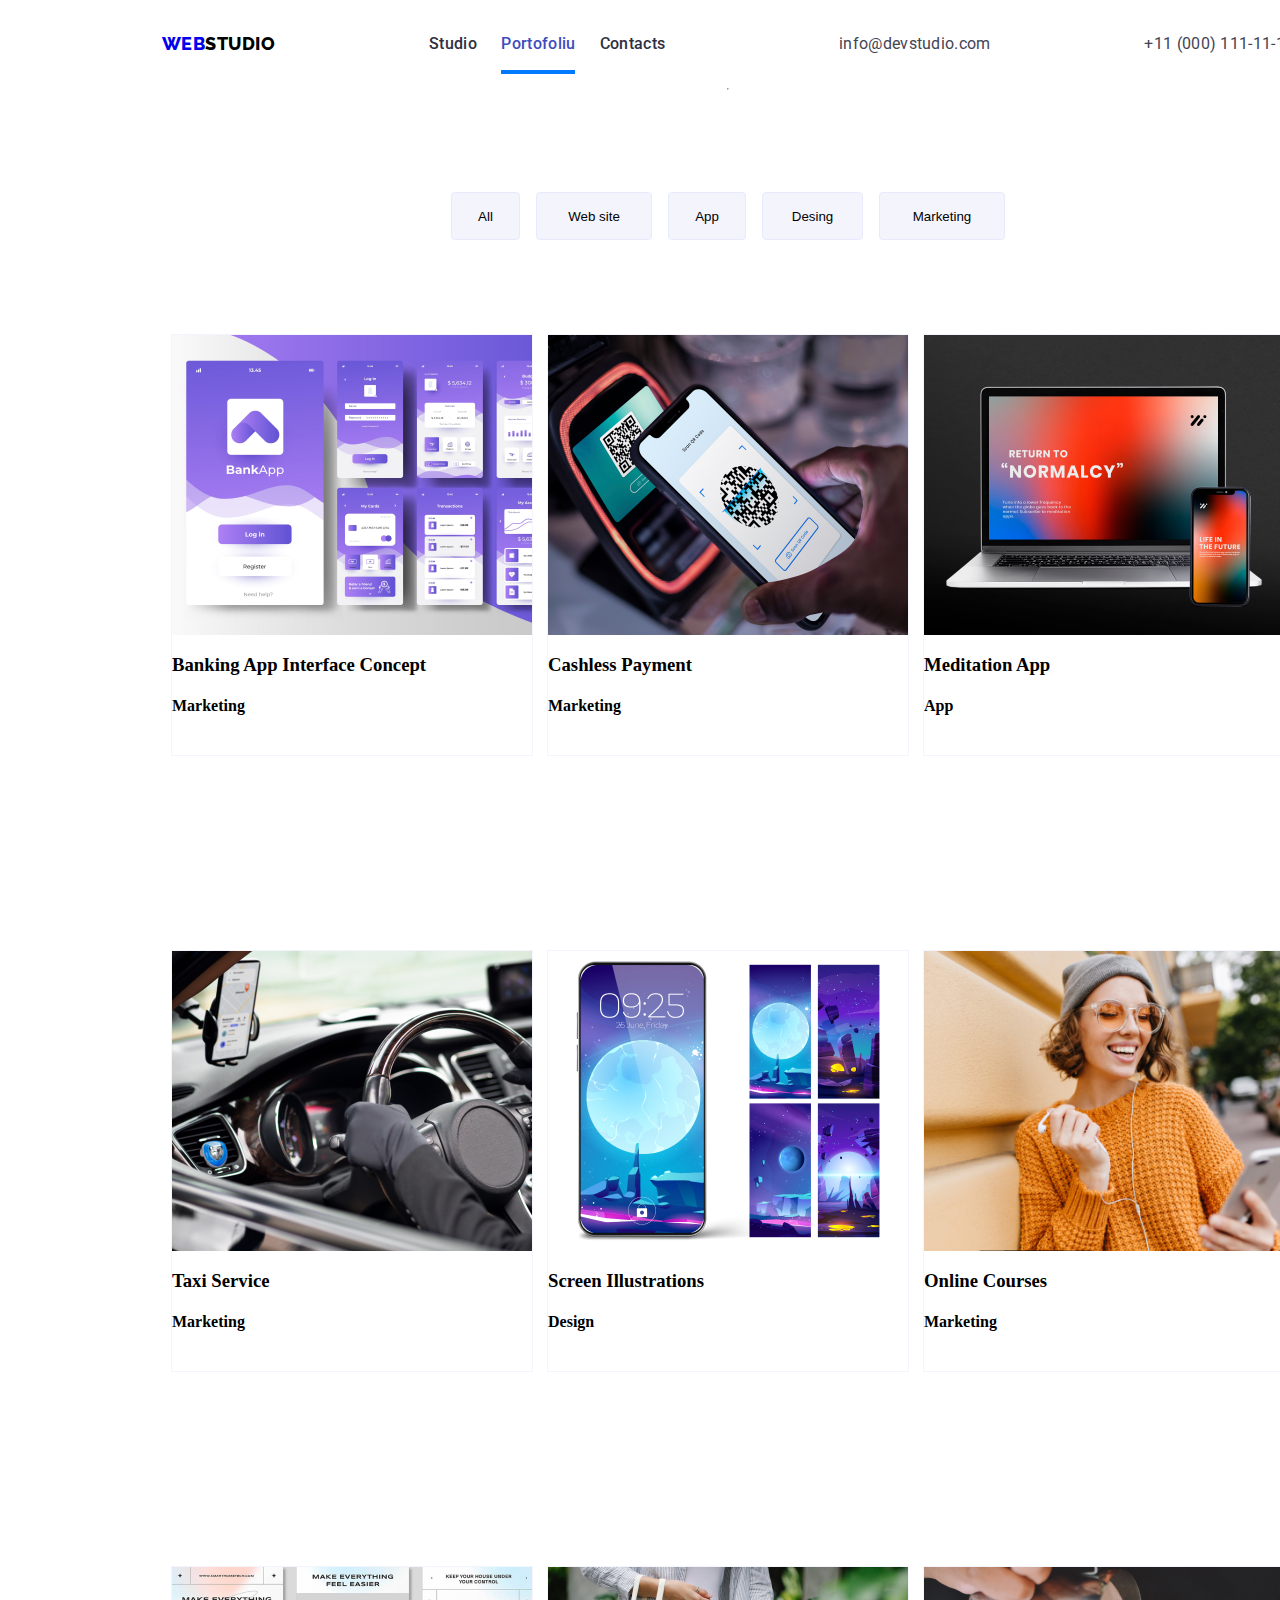
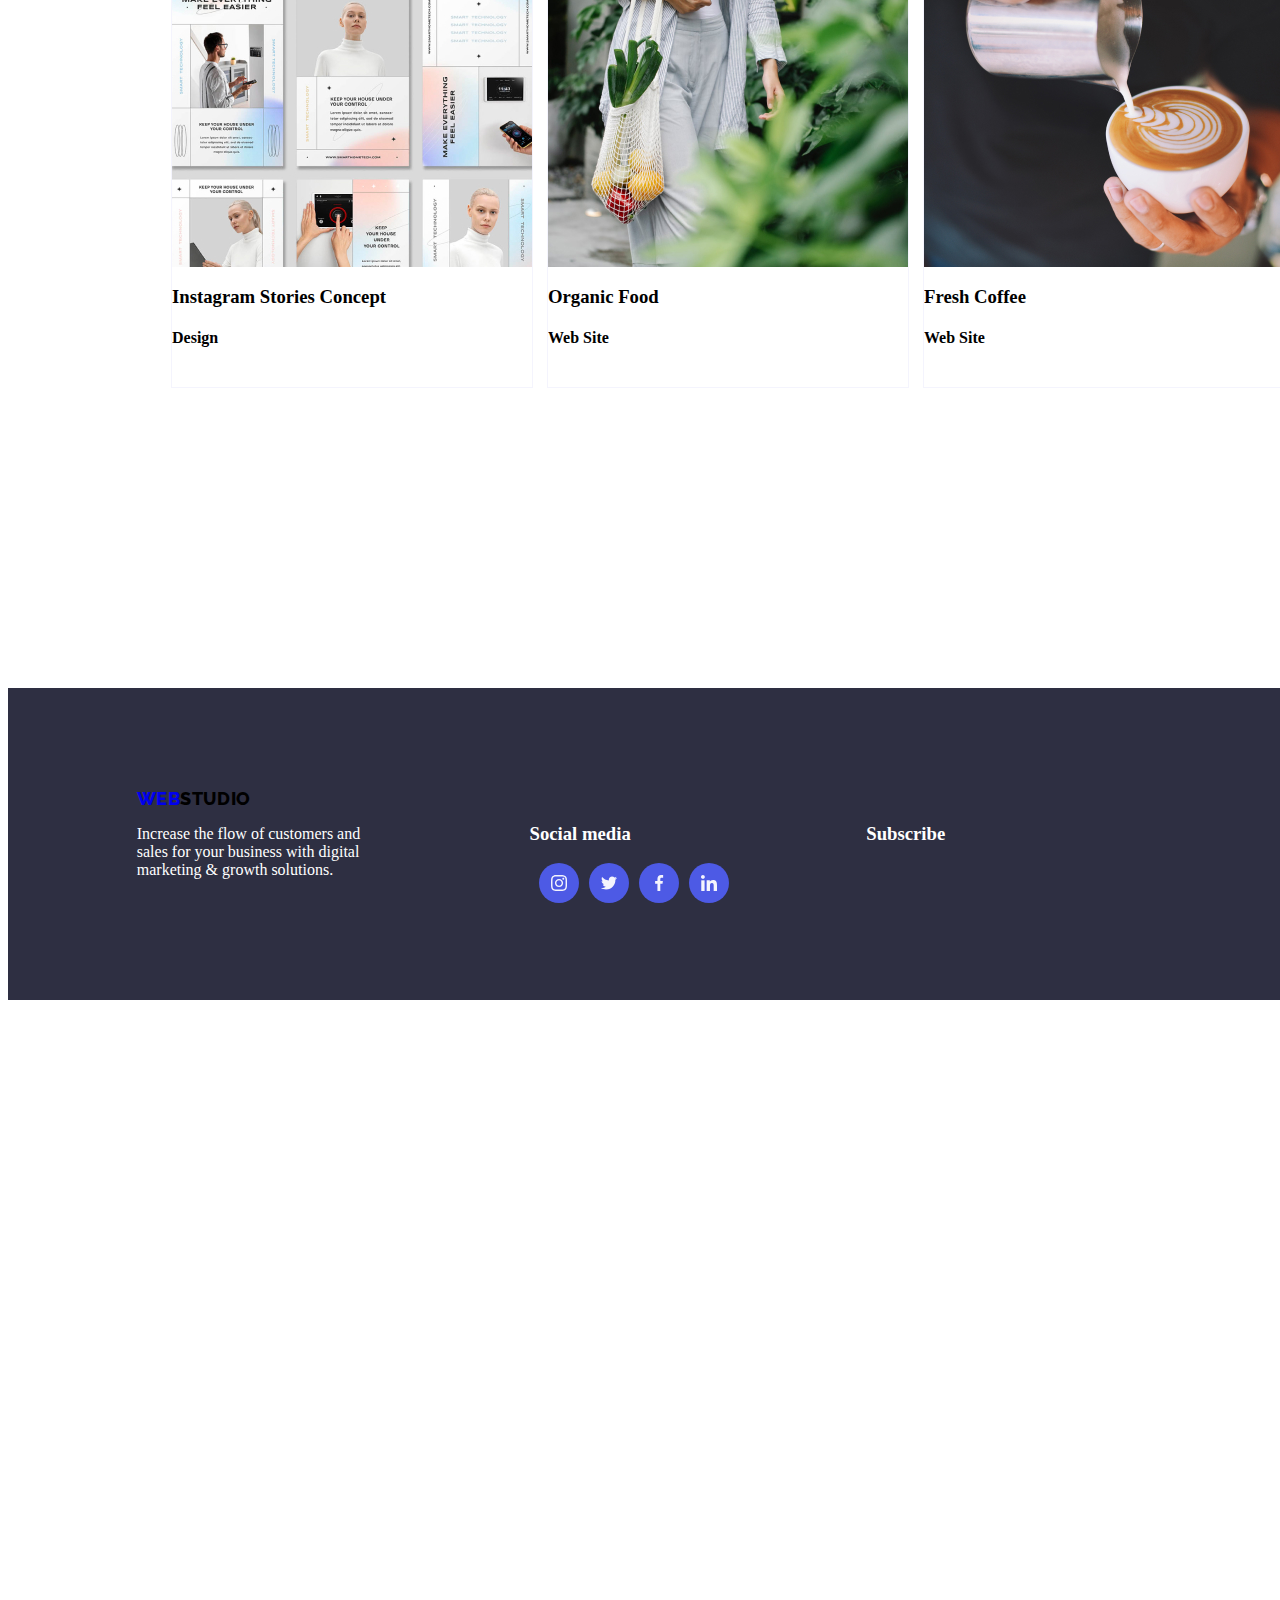
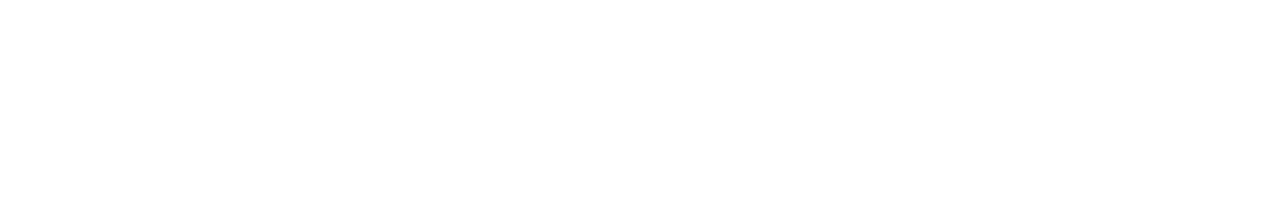
==== portofoliu.html @ eb0f6bcf "Add files via upload" ====
<!DOCTYPE html>
<html lang="en">

<head>
    <meta charset="UTF-8">
    <meta name="viewport" content="width=device-width, initial-scale=1.0">
    <title>Portofoliu</title>
    <link rel="preconnect" href="https://fonts.googleapis.com">
    <link rel="preconnect" href="https://fonts.gstatic.com" crossorigin>
    <link
        href="https://fonts.googleapis.com/css2?family=Roboto:ital,wght@0,100;0,300;0,400;0,500;0,700;0,900;1,100;1,300;1,400;1,500;1,700;1,900&display=swap"
        rel="stylesheet">
    <link rel="preconnect" href="https://fonts.googleapis.com">
    <link rel="preconnect" href="https://fonts.gstatic.com" crossorigin>
    <link href="https://fonts.googleapis.com/css2?family=Raleway:ital,wght@0,700;1,700&display=swap" rel="stylesheet">
    <link href="https://github.com/sindresorhus/modern-normalize/commit/c997a1e1d37aadbf9b6bc46ed396e7d9ebc8632f">
    <link rel=" stylesheet" href="./css/styles.css">

</head>

<body class="wrap-portofolio">
    <div class="container">
        <header class="container-header">
            <a href="WebStudio" class="text-logo">Web</a>
            <nav class="nav-menu">
                <ul>
                    <li><a href="./index.html">Studio</a></li>
                    <li><a href="./portofoliu.html" class="active">Portofoliu</a></li>
                    <li><a href="Contacts">Contacts</a></li>
                </ul>
            </nav>
            <a href="mailto:info@devstudio.com" class="info">info@devstudio.com</a>
            <a href="tel:+11(000)1111111" class="tel">+11 (000) 111-11-11</a>
        </header>
        <hr>
        <div class="filters">
            <ul class="button-list">
                <li><button class="button-All">All</button></li>
                <li><button class="button-Web">Web site</button></li>
                <li><button class="button-App">App</button></li>
                <li><button class="button-Design">Desing</button></li>
                <li><button class="button-Marketing">Marketing</button></li>
            </ul>
        </div>
        <div class="raw1">
            <div class="project-card1">
                <div class="pics">
                    <img src="img/img (9).jpg" alt="imagine.layout.aplicatie.bancara" width="360">
                    <div class="overlay">
                        <p>
                            14 Stylish and User-Friendly App Design Concepts · Task Manager App ·
                            Exotic Fruit Ecommerce App ·
                            Cloud Storage App
                        </p>
                    </div>
                </div>
                <h3>Banking App Interface Concept</h3>
                <h4>Marketing</h4>
            </div>
            <div class="project-card2">
                <div class="pics">
                    <img src="img/img (10).jpg" alt="imagine.lectura.layout.telefon" width="360">
                    <div class="overlay">
                        <p>
                            14 Stylish and User-Friendly App Design Concepts · Task Manager App ·
                            Exotic Fruit Ecommerce App ·
                            Cloud Storage App
                        </p>
                    </div>
                </div>
                <h3>Cashless Payment</h3>
                <h4>Marketing</h4>
            </div>
            <div class="project-card3">
                <div class="pics">
                    <img src="img/img (11).jpg" alt="imgagine.laptop.telefon" width="360">
                    <div class="overlay">
                        <p>
                            14 Stylish and User-Friendly App Design Concepts · Task Manager App ·
                            Exotic Fruit Ecommerce App ·
                            Cloud Storage App
                        </p>
                    </div>
                </div>
                <h3>Meditation App</h3>
                <h4>App</h4>
            </div>
        </div>
        <div class="raw2">
            <div class="project-card1">
                <div class="pics">
                    <img src="img/img (12).jpg" alt="imagine.bord.volan.masina" width="360">
                    <div class="overlay">
                        <p>
                            14 Stylish and User-Friendly App Design Concepts · Task Manager App ·
                            Exotic Fruit Ecommerce App ·
                            Cloud Storage App
                        </p>
                    </div>
                </div>
                <h3>Taxi Service</h3>
                <h4>Marketing</h4>
            </div>
            <div class="project-card2">
                <div class="pics">
                    <img src="img/img (17).jpg" alt="imagine.telefon.layout" width="360">
                    <div class="overlay">
                        <p>
                            14 Stylish and User-Friendly App Design Concepts · Task Manager App ·
                            Exotic Fruit Ecommerce App ·
                            Cloud Storage App
                        </p>
                    </div>
                </div>
                <h3>Screen Illustrations</h3>
                <h4>Design</h4>
            </div>
            <div class="project-card3">
                <div class="pics">
                    <img src="img/img (13).jpg" alt="iamgine.tanara.zambiind" width="360">
                    <div class="overlay">
                        <p>
                            14 Stylish and User-Friendly App Design Concepts · Task Manager App ·
                            Exotic Fruit Ecommerce App ·
                            Cloud Storage App
                        </p>
                    </div>
                </div>
                <h3>Online Courses</h3>
                <h4>Marketing</h4>
            </div>
        </div>
        <div class="raw3">
            <div class="project-card1">
                <div class="pics">
                    <img src="img/img (15).jpg" alt="imagini.instagram.tanara" width="360">
                    <div class="overlay">
                        <p>
                            14 Stylish and User-Friendly App Design Concepts · Task Manager App ·
                            Exotic Fruit Ecommerce App ·
                            Cloud Storage App
                        </p>
                    </div>
                </div>
                <h3>Instagram Stories Concept</h3>
                <h4>Design</h4>
            </div>
            <div class="project-card2">
                <div class="pics">
                    <img src="img/img (18).jpg" alt="imagine.produse.ecologice" width="360">
                    <div class="overlay">
                        <p>
                            14 Stylish and User-Friendly App Design Concepts · Task Manager App ·
                            Exotic Fruit Ecommerce App ·
                            Cloud Storage App
                        </p>
                    </div>
                </div>

                <h3>Organic Food</h3>
                <h4>Web Site</h4>
            </div>
            <div class="project-card3">
                <div class="pics">
                    <img src="img/img (16).jpg" alt="imagine.cafea.lapte" width="360">
                    <div class="overlay">
                        <p>
                            14 Stylish and User-Friendly App Design Concepts · Task Manager App ·
                            Exotic Fruit Ecommerce App ·
                            Cloud Storage App
                        </p>
                    </div>
                </div>
                <h3>Fresh Coffee</h3>
                <h4>Web Site</h4>
            </div>
        </div>
        <div class="footer">
            <div class="footer-text">
                <a href="WebStudio" class="text-logo">Web</a>
                <p>Increase the flow of customers and<br> sales for your business with digital <br> marketing &
                    growth
                    solutions.
                </p>
            </div>
            <div class="social">
                <h3>Social media</h3>
                <div class="icons-list">
                    <a href="https://www.instagram.com/" target="_blank" class="icon" aria-label="instagram-link">
                        <svg>
                            <use href="./icons/symbol-defs.svg#icon-instagram">
                            </use>
                        </svg>
                    </a>
                    <a href="https://www.twitter.com/" target="_blank" class="icon" aria-label="twitter-link">
                        <svg>
                            <use href="./icons/symbol-defs.svg#icon-twitter">
                            </use>
                        </svg>
                    </a>
                    <a href="https://www.facebook.com/" target="_blank" class="icon" aria-label="facebook">
                        <svg>
                            <use href="./icons/symbol-defs.svg#icon-facebook">
                            </use>
                        </svg>
                    </a>
                    <a href="https://www.linkedin.com/" target="_blank" class="icon" aria-label="linkedin">
                        <svg>
                            <use href="./icons/symbol-defs.svg#icon-linkedin">
                            </use>
                        </svg>
                    </a>
                </div>
            </div>
            <div class="e-mail-input">
                <h3>Subscribe</h3>
            </div>
        </div>
    </div>
</body>

</html>
---- css/styles.css ----
:root {
    --iris: #4d5ae5;
    --ocean: #404bbf;
    --navy-blue: #2e2f42;
    --green: #31d0aa;
    --slate: #434455;
    --light-slate: #8e8f99;
    --cornflower: #e7e9fc;
    --cloud: #f4f4fd;
    --navy-blue-modal: rgba(46, 47, 66, 0.4);
    --grey: rgba(46, 47, 66, 0.7);
    --white: #fff;
    --dairy: #fcfcfc;
    --transition: cubic-bezier(0.4, 0, 0.2, 1);
}
:root {
    --font-family: "Roboto", sans-serif;
    --second-family: "Raleway", sans-serif;
}

*::before,
*::after {
    box-sizing: border-box;
}

.body {
    font-family: 'Roboto400', 'Roboto500', 'Roboto700', 'Roboto900', 'Raleway700', sans-serif;
}
.container {
    display: flex;
    flex-direction: column;
    flex-wrap: wrap;
    justify-content: flex-start;
    align-items: center;
    width: 1440px;
    height: 3400px; 
}
.text-logo {
    font-family: var(--second-family);
    font-weight: 800;
    font-size: 18px;
    line-height: 117%;
    letter-spacing: 0.03em;
    text-transform: uppercase;
    text-decoration: none;
}
.text-logo::after {
    content: "Studio";
    color: black;
}
.text-logo::before {
    content: Web;
    color: blue;
}
.container-header {
    width: 1440px;
    height: 72px;
    display: flex;
    flex-flow: row nowrap;
    align-content: center;
    justify-content: space-evenly;
    align-items: center;
    list-style-type: none;
    text-decoration: none;
} 
.nav-menu {
    display: inline-block;
    font-family: var(--font-family);
    font-weight: 500;
    font-size: 16px;
    line-height: 150%;
    letter-spacing: 0.02em;
    color: var(--navy-blue);
}
.nav-menu ul {
    list-style-type: none;
    padding: 0;
    display: inline-block;
    font-family: var(--font-family);
    font-weight: 500;
    font-size: 16px;
    line-height: 150%;
    letter-spacing: 0.02em;
    color: var(--navy-blue);
}
.nav-menu li {
    display: inline-block;
    margin-right: 20px;
    display: inline-block;
    font-family: var(--font-family);
    font-weight: 500;
    font-size: 16px;
    line-height: 150%;
    letter-spacing: 0.02em;
    color: var(--navy-blue);
}
.nav-menu a {
    position: relative;
    text-decoration: none;
    color: #333;
    display: inline-block;
    font-family: var(--font-family);
    font-weight: 500;
    font-size: 16px;
    line-height: 150%;
    letter-spacing: 0.02em;
    color: var(--navy-blue);
}
.nav-menu a::after {
    content: '';
    display: block;
    width: 0;
    height: 4px;
    background-color: #007bff;
    position: absolute;
    bottom: -18px;
    left: 0;
    transition:transform 250ms cubic-bezier(.04, 0, .02, 1);;
}
.nav-menu a:hover::after,
.nav-menu a:focus::after {
    width: 100%;
}
.nav-menu a.active::after {
    width: 100%;
}
.nav-menu a.active {   
    font-weight: 500;
    font-size: 16px;
    line-height: 150%;
    letter-spacing: 0.02em;
    color: var(--ocean);
}   
.info {
    font-family: var(--font-family);
    font-weight: 400;
    font-size: 16px;
    line-height: 150%;
    letter-spacing: 0.02em;
    color: var(--slate);
    text-decoration: none;
}
.info:hover {
    font-family: var(--font-family);
    font-weight: 400;
    font-size: 16px;
    line-height: 150%;
    letter-spacing: 0.02em;
    color: var(--ocean);
}
.tel {
    font-family: var(--font-family);
    font-weight: 400;
    font-size: 16px;
    line-height: 150%;
    letter-spacing: 0.02em;
    color: var(--slate);
    text-decoration: none;
}
.tel:hover {
    font-family: var(--font-family);
    font-weight: 400;
    font-size: 16px;
    line-height: 150%;
    letter-spacing: 0.02em;
    color: var(--ocean);
}
.hero {
    width: 1440px;
    height: 600px;   
    flex-direction: column;
    align-items: center;
    display: flex;
    width: 1440px;
    height: 700px;
    text-align: center;
    justify-content: center;
    color: #fff;
    position: relative;
}
.hero {
    background-image: linear-gradient(rgba(46, 47, 66, 0.7),
                rgba(46, 47, 66, 0.7)),
            url(../img/people-office1.jpg);
    background-repeat: no-repeat;
    background-size: cover;
    background-position: center;
}
.main.hero.h1.content {
    font-family: var(--font-family);
    font-weight: 700;
    font-size: 56px;
    line-height: 107%;
    letter-spacing: 0.02em;
    text-align: center;
    color: var(--white);
}
.button-service-btn {
    text-align: center;
    border-radius: 4px;
    padding: 16px 16px;
    width: 169px;
    height: 56px;
    font-family: var(--font-family);
    font-weight: 500;
    font-size: 16px;
    line-height: 150%;
    letter-spacing: 0.04em;
    color: var(--white);
    margin-top: 10px;
    box-shadow: 0 4px 4px 0 rgba(0, 0, 0, 0.15);
    background: var(--iris);
    position: relative;
    transition: background-color var(--ocean);

}
.button-service-btn:focus,
.button-service-btn:hover {
    cursor: pointer;
    color: fff;
    transition: transform 250ms cubic-bezier(.04, 0, .02, 1);
}
.is-hidden {  
    visibility: hidden;
}
.popover {
    z-index: 1;
    opacity: 1;
    position: fixed;
    top: 0;
    left: 0;
    width: 1440px;
    height: 677px;
    display: flex;
    justify-content: center;
    align-items: center;
    background-color: var(--navy-blue-modal);
    transition: transform 0.3s;
}
.modal {
    z-index: 2;
    margin: 0 auto;
    padding: 16px;
    border-radius: 4px;
    width: 408px;
    height: 584px;
    position: relative;
    box-shadow: 0 2px 1px 0 rgba(0, 0, 0, 0.2), 0 1px 3px 0 rgba(0, 0, 0, 0.12), 0 1px 1px 0 rgba(0, 0, 0, 0.14);
    background-color: var(--white);
    
   
}
.close-btn {
    width: 24px;
    height: 24px;
    border-radius: 100%;
    fill: var(--cornflower);
    stroke-width: 1px;
    stroke: rgba(0, 0, 0, 0.3);
    position: absolute;
    top: 24px;
    right: 24px; 
    justify-content: center;
   
}
.close-btn svg { 
    
    height: 24px; 
    width: 24px;
    fill: black;
}
.close-btn:hover {
    cursor: pointer;
    
    transition: transform 250ms cubic-bezier(.04, 0, .02, 1);
}
.section1 {
    width: 1128px;
    display: flex;
    justify-content: space-between;
    padding-top: 94px;    
}
.fig {
    border-radius: 4px;
    width: 264px;
    height: 112px;
    background: var(--cloud);
    display: flex;
    justify-content: center;
    align-items: center;
}
.h3 {
    font-family: var(--font-family);
    font-weight: 500;
    font-size: 20px;
    line-height: 120%;
    letter-spacing: 0.02em;
    color: var(--navy-blue);
}
.paraghraf {
    font-family: var(--font-family);
    font-weight: 400;
    font-size: 16px;
    line-height: 150%;
    letter-spacing: 0.02em;
    color: var(--slate);
}
.section2 {
    width: 1128px;
    height: 412px;
    text-align: center;
    justify-content: space-evenly;
    align-items: center;
    margin: 0;
    padding-top: 94px;
    padding-bottom: 94px; 
}
.h2 {
    font-family: var(--font-family);
    font-weight: 700;
    font-size: 36px;
    line-height: 111%;
    letter-spacing: 0.02em;
    text-transform: capitalize;
    text-align: center;
    color: var(--navy-blue);
}
.rectangle {
    display: flex;
    justify-content: space-around;
}
.rectangle:hover {
    cursor: pointer;
    transition: transform 250ms cubic-bezier(.04, 0, .02, 1);
}
.section-team {
    width: 1440px;
    height: 780px;
    text-align: center;
    background: var(--cloud);
    padding-top: 94px;   
}
.cards {
    display: flex;
    justify-content: space-evenly;
}
.card {
    border-radius: 0 0 4px 4px;
    padding: 0px 0px 32px 0px;
    width: 264px;
    height: 428px;
    box-shadow: 0 2px 1px 0 rgba(46, 47, 66, 0.08);
    background: var(--white);
    cursor: pointer;
    transition: transform 250ms cubic-bezier(.04, 0, .02, 1);
}
.icons-list {
    display: flex;
    gap: 10px;
    justify-content: center;
}
.icons-list .icon {
    justify-content: center;
    display: flex;
    align-items: center;
    width: 40px;
    height: 40px;
    background-color: var(--iris);
    border-radius: 50%;
}
.icons-list .icon svg {
    width: 16px;
    height: 16px;
    justify-content: center;
}
.icons-list a.icon {
    transition: transform 0.3s, color 0.3s; 
}
.icons-list a.icon:hover {
    background:var(--green);
    transform: scale(1.2);   
}
.icons-list a.icon:active {
    background: var(--ocean);
    transform: scale(0.8);
} 
.section4 {
    width: 1128px;
    height: 200px; 
    align-items: center;
    padding-top: 94px;  
}
.customer-logo {
    width: 1128px;
    height: 88px;
    display: flex;
    justify-content: space-between;
}
.client-logo {
    width: 168px;
    height: 88px;
    border: 1px solid var(--light-slate);
    border-radius: 4px;
    display: flex;
    justify-content: center;
    align-items: center;
}
.svg {
    width: 104px;
    height: 56px;
}
.footer {
    display: flex;
    width: 1440px;
    height: 312px;
    background: var(--navy-blue);
    color: #fff;
    justify-content: space-evenly; 
    align-items: center;
    margin: 200px 0px 0px 0px;  
}
.footer-text {
    width: 264px;
    height: 112px;   
}
.footer .icons-list {
    display: flex;
}
.social-media {
    font-family: var(--font-family);
    font-weight: 500;
    font-size: 16px;
    line-height: 150%;
    letter-spacing: 0.02em;
    color: var(--white);
    margin-top: 0;
}
.social {
    align-items: center;  
    width: 208px;
    height: 80px;
}
.e-mail-input {
    width: 453px;
    height: 80px;
}

.wrap-portofolio {
    background: var(--white);
    width: 1440px;
    height: 2080px;
}
.hr {
    border-bottom: 1px solid var(--cornflower);
    width: 1440px;
    height: 72px;
    background: var(--white);
    }
    
    .filters {
        width: 586px;
        height: 48px;
        text-align: center;
        display: flex;
        align-items: center;
        justify-content: space-around;
        padding-top: 94px;
    }
    .button-list {
        padding-top: 94px;
        padding-bottom: 94px;
        display: flex;
        list-style-type: none;
        padding: 0;
        display: inline-block;
    }
    .button-list li {
        display: inline-block;
        margin: 6px;
    }
    .button-list button {
        cursor: pointer;
        transition: transform 0.3s, background-color 0.3s;
    }
    .button {
        background-color: var(--cloud);;
        transform: scale(1.1);
    }
    .button {
        transform:scale(0.9);
    }
    .list-filters button:hover {
        box-shadow: 0 4px 6px rgba(0, 0, 0, 0.3);
    }
    .button-All {
        
        border: 1px solid var(--cornflower);
        border-radius: 4px;
        padding: 12px 24px;
        width: 69px;
        height: 48px;
        background: var(--cloud);
        
    }
        .button-All:hover {
            background-color: var(--ocean);
            transform: scale(1.1);
            color: #fff;
            transition: transform 250ms cubic-bezier(.04, 0, .02, 1);
        }   
        .button-All:active {
            transform: scale(0.9);
        }
    
        .button-Web {
           
            border: 1px solid var(--cornflower);
            border-radius: 4px;
            padding: 12px 24px;
            width: 116px;
            height: 48px;
            background: var(--cloud);
    
        }
        .button-Web:hover {
            background-color: var(--ocean);
            transform: scale(1.1);
            color: #fff;
            transition: transform 250ms cubic-bezier(.04, 0, .02, 1);
        }
        .button-Web:active {
            transform: scale(0.9);
        }
        .button-App {
            
            border: 1px solid var(--cornflower);
            border-radius: 4px;
            padding: 12px 24px;
            width: 78px;
            height: 48px;
            background: var(--cloud);
            
        }
        .button-App:hover {
            background-color: var(--ocean);
            transform: scale(1.1);
            color: #fff;
            transition: transform 250ms cubic-bezier(.04, 0, .02, 1);
        }
        .button-App:active {
            transform: scale(0.9);
        }
        .button-Design {
            
            border: 1px solid var(--cornflower);
            border-radius: 4px;
            padding: 12px 24px;
            width: 101px;
            height: 48px;
            background: var(--cloud);   
        }
        .button-Design:hover {
            background-color: var(--ocean);
            transform: scale(1.1);
            color: #fff;
            transition: transform 250ms cubic-bezier(.04, 0, .02, 1);
        }
        .button-Design:active {
            transform: scale(0.9);
        }
        .button-Marketing {
            
            border: 1px solid var(--cornflower);
            border-radius: 4px;
            padding: 12px 24px;
            width: 126px;
            height: 48px;
            background: var(--cloud);
        }
        .button-Marketing:hover {
            background-color: var(--ocean);
            transform: scale(1.1);
            color: #fff;
            transition: transform 250ms cubic-bezier(.04, 0, .02, 1);
        } 
        .button-Marketing:active {
            transform: scale(0.9);
        }
        .raw1,
        .raw2,
        .raw3 {
            display: flex;
            width: 1128px;
            height: 428px;
            display: flex;
            justify-content: space-around;
            padding-top: 94px;
            padding-bottom: 94px;
            overflow: hidden;
        }
        .project-card1 {
            position: relative;
            border: 1px solid var(--cloud);
            width: 360px;
            height: 420px; 
            background: var(--white); 
            overflow: hidden;
        }
        .project-card2 {
            position: relative;
            border: 1px solid var(--cloud);
            width: 360px;
            height: 420px;    
            background: var(--white);  
            overflow: hidden;
        }
        .project-card3 {
        position: relative;    
        border: 1px solid var(--cloud);
        width: 360px;
        height: 420px;
        background: var(--white);
        overflow: hidden;
        }
        .project-card1:hover {
            box-shadow: 0 4px 6px rgba(0, 0, 0, 0.3);
            box-shadow: 0 2px 1px 0 rgba(46, 47, 66, 0.08), 0 1px 1px 0 rgba(46, 47, 66, 0.16), 0 1px 6px 0 rgba(46, 47, 66, 0.08);
            background: var(--white);
        }
        .project-card2:hover {
            box-shadow: 0 4px 6px rgba(0, 0, 0, 0.3);
            box-shadow: 0 2px 1px 0 rgba(46, 47, 66, 0.08), 0 1px 1px 0 rgba(46, 47, 66, 0.16), 0 1px 6px 0 rgba(46, 47, 66, 0.08);
            background: var(--white);
        }
        .project-card3:hover {
            box-shadow: 0 4px 6px rgba(0, 0, 0, 0.3);
            box-shadow: 0 2px 1px 0 rgba(46, 47, 66, 0.08), 0 1px 1px 0 rgba(46, 47, 66, 0.16), 0 1px 6px 0 rgba(46, 47, 66, 0.08);
            background: var(--white);
        }
        .project-card1:hover .overlay {
             transform: translateY(0);
        }
        .project-card2:hover .overlay {
            transform: translateY(0);
        }
        .project-card3:hover .overlay {
            transform: translateY(0);
        }
        .pics {
            position: relative;
                width: 360px;
                height: 300px;
                margin: 0 auto;
                background-color: #bdbdbd;
                overflow: hidden;
        }
        .overlay {
            position: absolute;
            top: 0;
            left: 0;
            width: 100%;
            height: 300px;
            background-color: var(--iris);
            transform: translateY(100%);
            transition: transform 250ms cubic-bezier(.04, 0, .02, 1);    
        }
        .overlay p {
            padding-left: 20px;
            font-family: var(--font-family);
            font-weight: 400;
            font-size: 16px;
            line-height: 150%;
            letter-spacing: 0.02em;
            color: var(--cloud);
        }
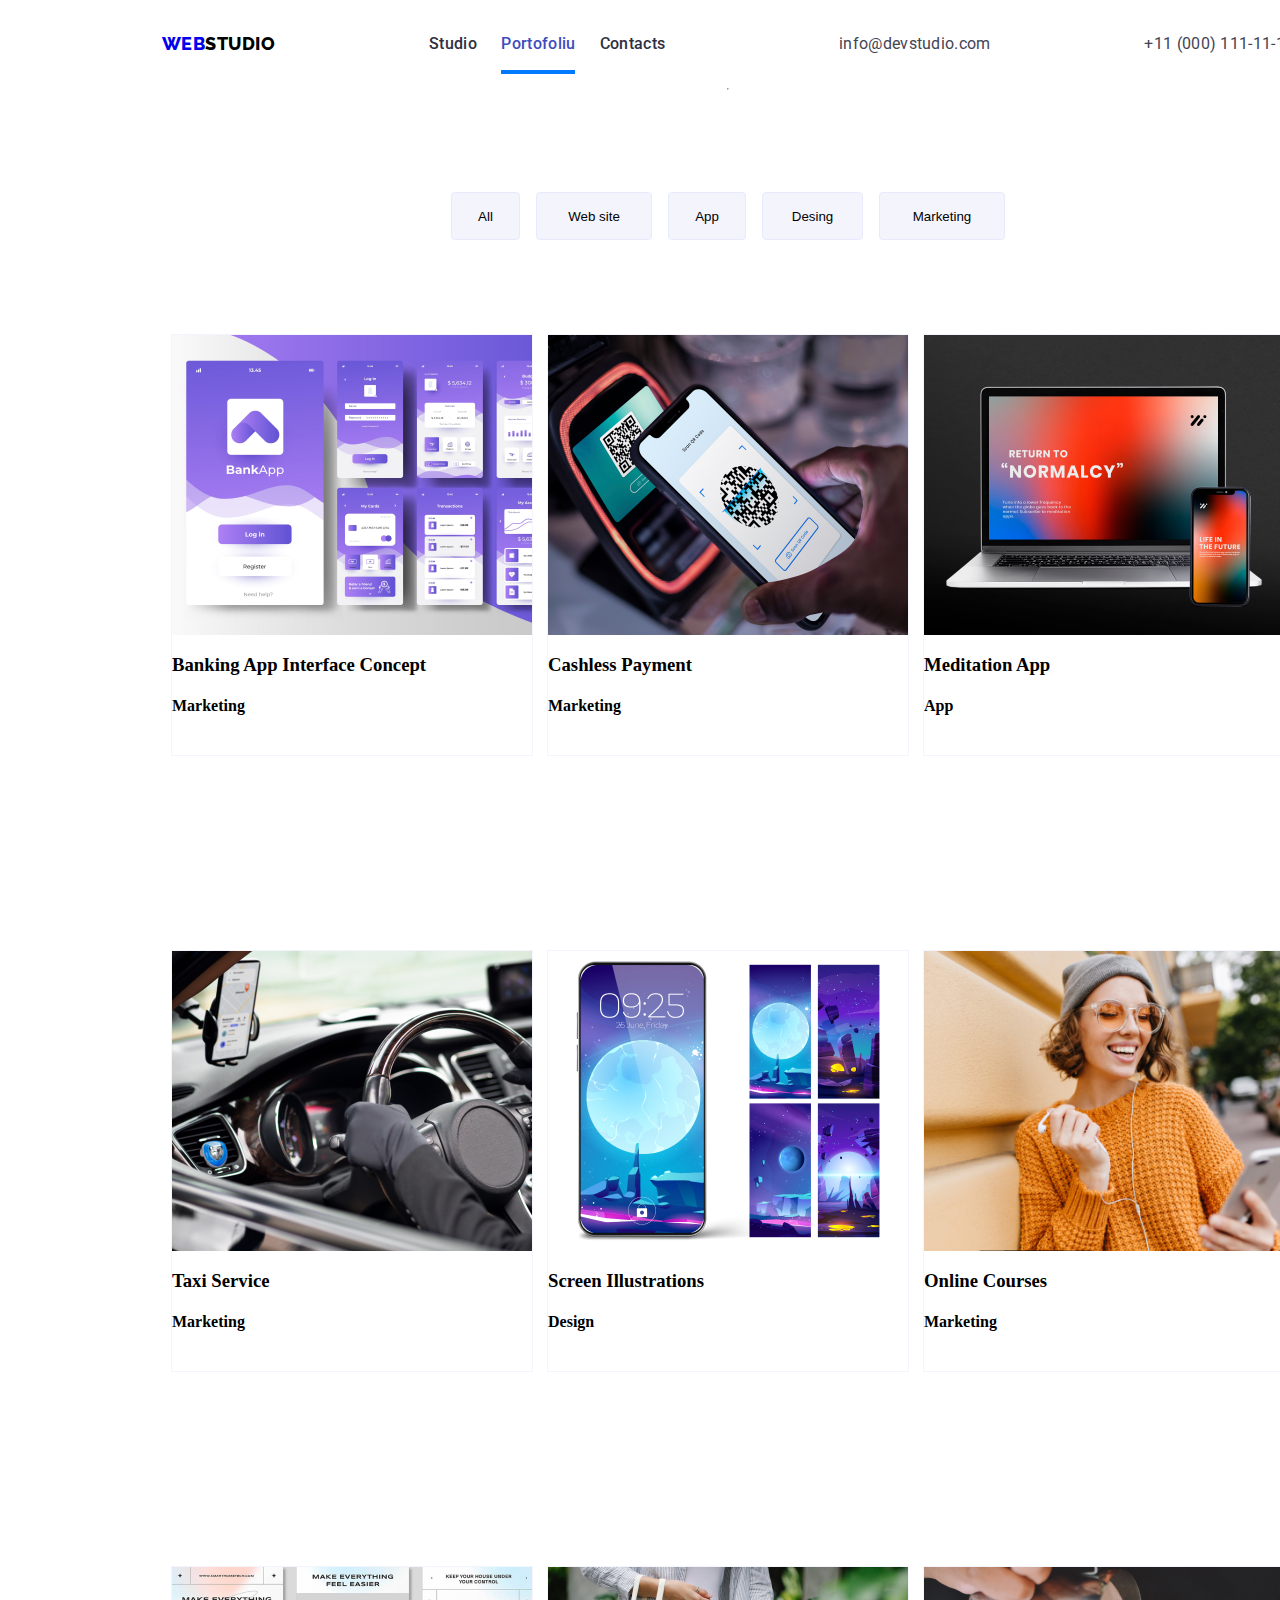
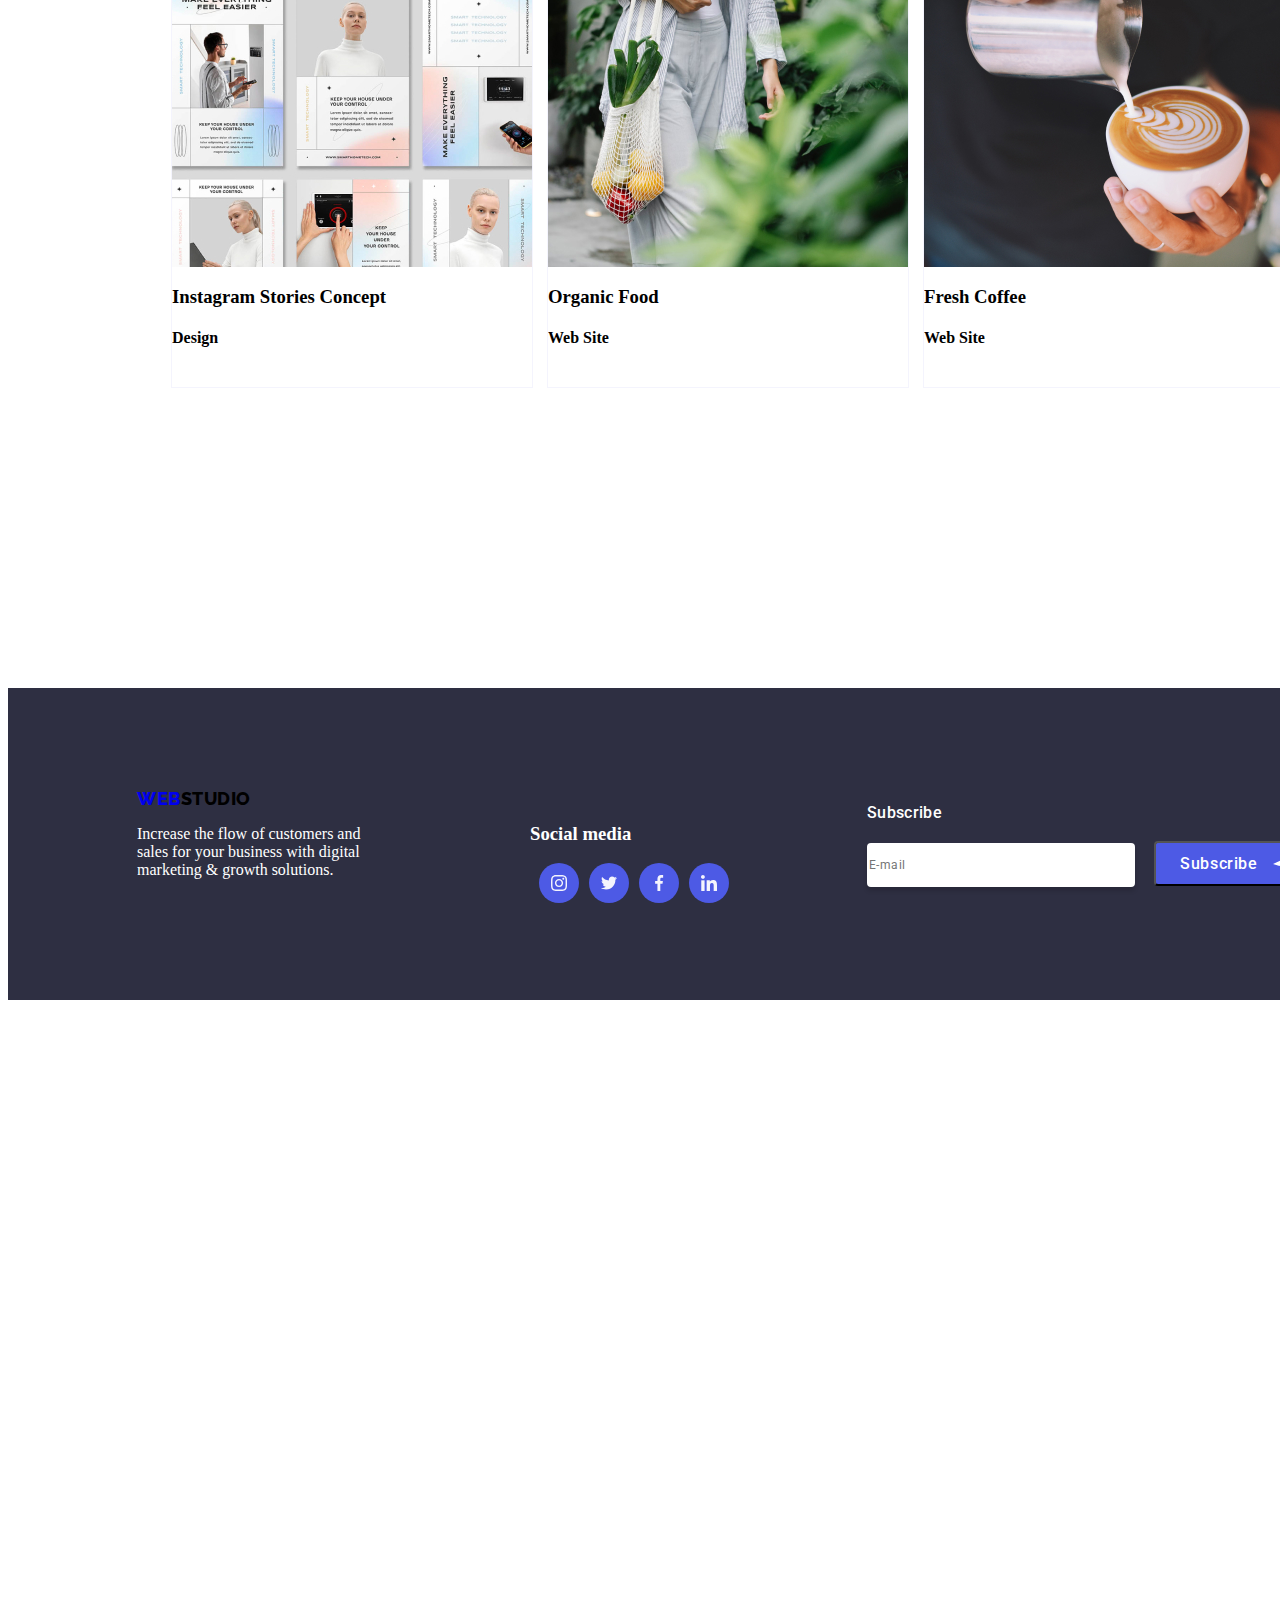
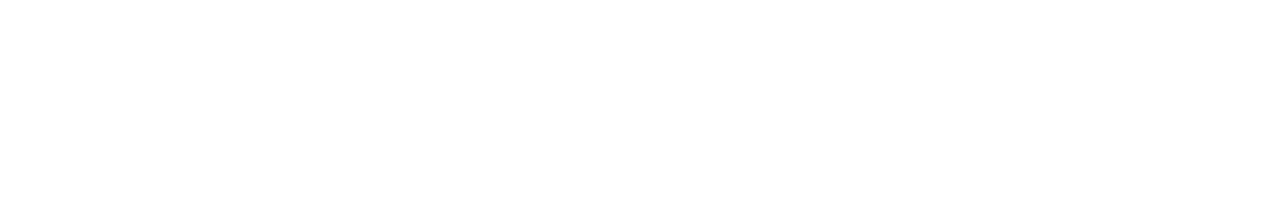
==== commit 94852b15: "input-uri modal" ====
--- a/portofoliu.html
+++ b/portofoliu.html
@@ -1,222 +1,229 @@
-<!DOCTYPE html>
-<html lang="en">
-
-<head>
-    <meta charset="UTF-8">
-    <meta name="viewport" content="width=device-width, initial-scale=1.0">
-    <title>Portofoliu</title>
-    <link rel="preconnect" href="https://fonts.googleapis.com">
-    <link rel="preconnect" href="https://fonts.gstatic.com" crossorigin>
-    <link
-        href="https://fonts.googleapis.com/css2?family=Roboto:ital,wght@0,100;0,300;0,400;0,500;0,700;0,900;1,100;1,300;1,400;1,500;1,700;1,900&display=swap"
-        rel="stylesheet">
-    <link rel="preconnect" href="https://fonts.googleapis.com">
-    <link rel="preconnect" href="https://fonts.gstatic.com" crossorigin>
-    <link href="https://fonts.googleapis.com/css2?family=Raleway:ital,wght@0,700;1,700&display=swap" rel="stylesheet">
-    <link href="https://github.com/sindresorhus/modern-normalize/commit/c997a1e1d37aadbf9b6bc46ed396e7d9ebc8632f">
-    <link rel=" stylesheet" href="./css/styles.css">
-
-</head>
-
-<body class="wrap-portofolio">
-    <div class="container">
-        <header class="container-header">
-            <a href="WebStudio" class="text-logo">Web</a>
-            <nav class="nav-menu">
-                <ul>
-                    <li><a href="./index.html">Studio</a></li>
-                    <li><a href="./portofoliu.html" class="active">Portofoliu</a></li>
-                    <li><a href="Contacts">Contacts</a></li>
-                </ul>
-            </nav>
-            <a href="mailto:info@devstudio.com" class="info">info@devstudio.com</a>
-            <a href="tel:+11(000)1111111" class="tel">+11 (000) 111-11-11</a>
-        </header>
-        <hr>
-        <div class="filters">
-            <ul class="button-list">
-                <li><button class="button-All">All</button></li>
-                <li><button class="button-Web">Web site</button></li>
-                <li><button class="button-App">App</button></li>
-                <li><button class="button-Design">Desing</button></li>
-                <li><button class="button-Marketing">Marketing</button></li>
-            </ul>
-        </div>
-        <div class="raw1">
-            <div class="project-card1">
-                <div class="pics">
-                    <img src="img/img (9).jpg" alt="imagine.layout.aplicatie.bancara" width="360">
-                    <div class="overlay">
-                        <p>
-                            14 Stylish and User-Friendly App Design Concepts · Task Manager App ·
-                            Exotic Fruit Ecommerce App ·
-                            Cloud Storage App
-                        </p>
-                    </div>
-                </div>
-                <h3>Banking App Interface Concept</h3>
-                <h4>Marketing</h4>
-            </div>
-            <div class="project-card2">
-                <div class="pics">
-                    <img src="img/img (10).jpg" alt="imagine.lectura.layout.telefon" width="360">
-                    <div class="overlay">
-                        <p>
-                            14 Stylish and User-Friendly App Design Concepts · Task Manager App ·
-                            Exotic Fruit Ecommerce App ·
-                            Cloud Storage App
-                        </p>
-                    </div>
-                </div>
-                <h3>Cashless Payment</h3>
-                <h4>Marketing</h4>
-            </div>
-            <div class="project-card3">
-                <div class="pics">
-                    <img src="img/img (11).jpg" alt="imgagine.laptop.telefon" width="360">
-                    <div class="overlay">
-                        <p>
-                            14 Stylish and User-Friendly App Design Concepts · Task Manager App ·
-                            Exotic Fruit Ecommerce App ·
-                            Cloud Storage App
-                        </p>
-                    </div>
-                </div>
-                <h3>Meditation App</h3>
-                <h4>App</h4>
-            </div>
-        </div>
-        <div class="raw2">
-            <div class="project-card1">
-                <div class="pics">
-                    <img src="img/img (12).jpg" alt="imagine.bord.volan.masina" width="360">
-                    <div class="overlay">
-                        <p>
-                            14 Stylish and User-Friendly App Design Concepts · Task Manager App ·
-                            Exotic Fruit Ecommerce App ·
-                            Cloud Storage App
-                        </p>
-                    </div>
-                </div>
-                <h3>Taxi Service</h3>
-                <h4>Marketing</h4>
-            </div>
-            <div class="project-card2">
-                <div class="pics">
-                    <img src="img/img (17).jpg" alt="imagine.telefon.layout" width="360">
-                    <div class="overlay">
-                        <p>
-                            14 Stylish and User-Friendly App Design Concepts · Task Manager App ·
-                            Exotic Fruit Ecommerce App ·
-                            Cloud Storage App
-                        </p>
-                    </div>
-                </div>
-                <h3>Screen Illustrations</h3>
-                <h4>Design</h4>
-            </div>
-            <div class="project-card3">
-                <div class="pics">
-                    <img src="img/img (13).jpg" alt="iamgine.tanara.zambiind" width="360">
-                    <div class="overlay">
-                        <p>
-                            14 Stylish and User-Friendly App Design Concepts · Task Manager App ·
-                            Exotic Fruit Ecommerce App ·
-                            Cloud Storage App
-                        </p>
-                    </div>
-                </div>
-                <h3>Online Courses</h3>
-                <h4>Marketing</h4>
-            </div>
-        </div>
-        <div class="raw3">
-            <div class="project-card1">
-                <div class="pics">
-                    <img src="img/img (15).jpg" alt="imagini.instagram.tanara" width="360">
-                    <div class="overlay">
-                        <p>
-                            14 Stylish and User-Friendly App Design Concepts · Task Manager App ·
-                            Exotic Fruit Ecommerce App ·
-                            Cloud Storage App
-                        </p>
-                    </div>
-                </div>
-                <h3>Instagram Stories Concept</h3>
-                <h4>Design</h4>
-            </div>
-            <div class="project-card2">
-                <div class="pics">
-                    <img src="img/img (18).jpg" alt="imagine.produse.ecologice" width="360">
-                    <div class="overlay">
-                        <p>
-                            14 Stylish and User-Friendly App Design Concepts · Task Manager App ·
-                            Exotic Fruit Ecommerce App ·
-                            Cloud Storage App
-                        </p>
-                    </div>
-                </div>
-
-                <h3>Organic Food</h3>
-                <h4>Web Site</h4>
-            </div>
-            <div class="project-card3">
-                <div class="pics">
-                    <img src="img/img (16).jpg" alt="imagine.cafea.lapte" width="360">
-                    <div class="overlay">
-                        <p>
-                            14 Stylish and User-Friendly App Design Concepts · Task Manager App ·
-                            Exotic Fruit Ecommerce App ·
-                            Cloud Storage App
-                        </p>
-                    </div>
-                </div>
-                <h3>Fresh Coffee</h3>
-                <h4>Web Site</h4>
-            </div>
-        </div>
-        <div class="footer">
-            <div class="footer-text">
-                <a href="WebStudio" class="text-logo">Web</a>
-                <p>Increase the flow of customers and<br> sales for your business with digital <br> marketing &
-                    growth
-                    solutions.
-                </p>
-            </div>
-            <div class="social">
-                <h3>Social media</h3>
-                <div class="icons-list">
-                    <a href="https://www.instagram.com/" target="_blank" class="icon" aria-label="instagram-link">
-                        <svg>
-                            <use href="./icons/symbol-defs.svg#icon-instagram">
-                            </use>
-                        </svg>
-                    </a>
-                    <a href="https://www.twitter.com/" target="_blank" class="icon" aria-label="twitter-link">
-                        <svg>
-                            <use href="./icons/symbol-defs.svg#icon-twitter">
-                            </use>
-                        </svg>
-                    </a>
-                    <a href="https://www.facebook.com/" target="_blank" class="icon" aria-label="facebook">
-                        <svg>
-                            <use href="./icons/symbol-defs.svg#icon-facebook">
-                            </use>
-                        </svg>
-                    </a>
-                    <a href="https://www.linkedin.com/" target="_blank" class="icon" aria-label="linkedin">
-                        <svg>
-                            <use href="./icons/symbol-defs.svg#icon-linkedin">
-                            </use>
-                        </svg>
-                    </a>
-                </div>
-            </div>
-            <div class="e-mail-input">
-                <h3>Subscribe</h3>
-            </div>
-        </div>
-    </div>
-</body>
-
+<!DOCTYPE html>
+<html lang="en">
+
+<head>
+    <meta charset="UTF-8">
+    <meta name="viewport" content="width=device-width, initial-scale=1.0">
+    <title>Portofoliu</title>
+    <link rel="preconnect" href="https://fonts.googleapis.com">
+    <link rel="preconnect" href="https://fonts.gstatic.com" crossorigin>
+    <link
+        href="https://fonts.googleapis.com/css2?family=Roboto:ital,wght@0,100;0,300;0,400;0,500;0,700;0,900;1,100;1,300;1,400;1,500;1,700;1,900&display=swap"
+        rel="stylesheet">
+    <link rel="preconnect" href="https://fonts.googleapis.com">
+    <link rel="preconnect" href="https://fonts.gstatic.com" crossorigin>
+    <link href="https://fonts.googleapis.com/css2?family=Raleway:ital,wght@0,700;1,700&display=swap" rel="stylesheet">
+    <link href="https://github.com/sindresorhus/modern-normalize/commit/c997a1e1d37aadbf9b6bc46ed396e7d9ebc8632f">
+    <link rel=" stylesheet" href="./css/styles.css">
+
+</head>
+
+<body class="wrap-portofolio">
+    <div class="container">
+        <header class="container-header">
+            <a href="WebStudio" class="text-logo">Web</a>
+            <nav class="nav-menu">
+                <ul>
+                    <li><a href="./index.html">Studio</a></li>
+                    <li><a href="./portofoliu.html" class="active">Portofoliu</a></li>
+                    <li><a href="Contacts">Contacts</a></li>
+                </ul>
+            </nav>
+            <a href="mailto:info@devstudio.com" class="info">info@devstudio.com</a>
+            <a href="tel:+11(000)1111111" class="tel">+11 (000) 111-11-11</a>
+        </header>
+        <hr>
+        <div class="filters">
+            <ul class="button-list">
+                <li><button class="button-All">All</button></li>
+                <li><button class="button-Web">Web site</button></li>
+                <li><button class="button-App">App</button></li>
+                <li><button class="button-Design">Desing</button></li>
+                <li><button class="button-Marketing">Marketing</button></li>
+            </ul>
+        </div>
+        <div class="raw1">
+            <div class="project-card1">
+                <div class="pics">
+                    <img src="img/img (9).jpg" alt="imagine.layout.aplicatie.bancara" width="360">
+                    <div class="overlay">
+                        <p>
+                            14 Stylish and User-Friendly App Design Concepts · Task Manager App ·
+                            Exotic Fruit Ecommerce App ·
+                            Cloud Storage App
+                        </p>
+                    </div>
+                </div>
+                <h3>Banking App Interface Concept</h3>
+                <h4>Marketing</h4>
+            </div>
+            <div class="project-card2">
+                <div class="pics">
+                    <img src="img/img (10).jpg" alt="imagine.lectura.layout.telefon" width="360">
+                    <div class="overlay">
+                        <p>
+                            14 Stylish and User-Friendly App Design Concepts · Task Manager App ·
+                            Exotic Fruit Ecommerce App ·
+                            Cloud Storage App
+                        </p>
+                    </div>
+                </div>
+                <h3>Cashless Payment</h3>
+                <h4>Marketing</h4>
+            </div>
+            <div class="project-card3">
+                <div class="pics">
+                    <img src="img/img (11).jpg" alt="imgagine.laptop.telefon" width="360">
+                    <div class="overlay">
+                        <p>
+                            14 Stylish and User-Friendly App Design Concepts · Task Manager App ·
+                            Exotic Fruit Ecommerce App ·
+                            Cloud Storage App
+                        </p>
+                    </div>
+                </div>
+                <h3>Meditation App</h3>
+                <h4>App</h4>
+            </div>
+        </div>
+        <div class="raw2">
+            <div class="project-card1">
+                <div class="pics">
+                    <img src="img/img (12).jpg" alt="imagine.bord.volan.masina" width="360">
+                    <div class="overlay">
+                        <p>
+                            14 Stylish and User-Friendly App Design Concepts · Task Manager App ·
+                            Exotic Fruit Ecommerce App ·
+                            Cloud Storage App
+                        </p>
+                    </div>
+                </div>
+                <h3>Taxi Service</h3>
+                <h4>Marketing</h4>
+            </div>
+            <div class="project-card2">
+                <div class="pics">
+                    <img src="img/img (17).jpg" alt="imagine.telefon.layout" width="360">
+                    <div class="overlay">
+                        <p>
+                            14 Stylish and User-Friendly App Design Concepts · Task Manager App ·
+                            Exotic Fruit Ecommerce App ·
+                            Cloud Storage App
+                        </p>
+                    </div>
+                </div>
+                <h3>Screen Illustrations</h3>
+                <h4>Design</h4>
+            </div>
+            <div class="project-card3">
+                <div class="pics">
+                    <img src="img/img (13).jpg" alt="iamgine.tanara.zambiind" width="360">
+                    <div class="overlay">
+                        <p>
+                            14 Stylish and User-Friendly App Design Concepts · Task Manager App ·
+                            Exotic Fruit Ecommerce App ·
+                            Cloud Storage App
+                        </p>
+                    </div>
+                </div>
+                <h3>Online Courses</h3>
+                <h4>Marketing</h4>
+            </div>
+        </div>
+        <div class="raw3">
+            <div class="project-card1">
+                <div class="pics">
+                    <img src="img/img (15).jpg" alt="imagini.instagram.tanara" width="360">
+                    <div class="overlay">
+                        <p>
+                            14 Stylish and User-Friendly App Design Concepts · Task Manager App ·
+                            Exotic Fruit Ecommerce App ·
+                            Cloud Storage App
+                        </p>
+                    </div>
+                </div>
+                <h3>Instagram Stories Concept</h3>
+                <h4>Design</h4>
+            </div>
+            <div class="project-card2">
+                <div class="pics">
+                    <img src="img/img (18).jpg" alt="imagine.produse.ecologice" width="360">
+                    <div class="overlay">
+                        <p>
+                            14 Stylish and User-Friendly App Design Concepts · Task Manager App ·
+                            Exotic Fruit Ecommerce App ·
+                            Cloud Storage App
+                        </p>
+                    </div>
+                </div>
+
+                <h3>Organic Food</h3>
+                <h4>Web Site</h4>
+            </div>
+            <div class="project-card3">
+                <div class="pics">
+                    <img src="img/img (16).jpg" alt="imagine.cafea.lapte" width="360">
+                    <div class="overlay">
+                        <p>
+                            14 Stylish and User-Friendly App Design Concepts · Task Manager App ·
+                            Exotic Fruit Ecommerce App ·
+                            Cloud Storage App
+                        </p>
+                    </div>
+                </div>
+                <h3>Fresh Coffee</h3>
+                <h4>Web Site</h4>
+            </div>
+        </div>
+        <div class="footer">
+            <div class="footer-text">
+                <a href="WebStudio" class="text-logo">Web</a>
+                <p>Increase the flow of customers and<br> sales for your business with digital <br> marketing &
+                    growth
+                    solutions.
+                </p>
+            </div>
+            <div class="social">
+                <h3>Social media</h3>
+                <div class="icons-list">
+                    <a href="https://www.instagram.com/" target="_blank" class="icon" aria-label="instagram-link">
+                        <svg>
+                            <use href="./icons/symbol-defs.svg#icon-instagram">
+                            </use>
+                        </svg>
+                    </a>
+                    <a href="https://www.twitter.com/" target="_blank" class="icon" aria-label="twitter-link">
+                        <svg>
+                            <use href="./icons/symbol-defs.svg#icon-twitter">
+                            </use>
+                        </svg>
+                    </a>
+                    <a href="https://www.facebook.com/" target="_blank" class="icon" aria-label="facebook">
+                        <svg>
+                            <use href="./icons/symbol-defs.svg#icon-facebook">
+                            </use>
+                        </svg>
+                    </a>
+                    <a href="https://www.linkedin.com/" target="_blank" class="icon" aria-label="linkedin">
+                        <svg>
+                            <use href="./icons/symbol-defs.svg#icon-linkedin">
+                            </use>
+                        </svg>
+                    </a>
+                </div>
+            </div>
+            <form>
+                <h3 class="group-title">Subscribe</h3>
+                <input class="email" type="email" name="email" id="user_email" placeholder="E-mail" />
+                <button class="subscribe-btn" type="submit">
+                    <p class="subscribe-txt">Subscribe</p>
+                    <svg class="icon-frame">
+                        <use href="./icons/Frame3.svg#icon-Frame"></use>
+                    </svg>
+                </button>
+            </form>
+        </div>
+    </div>
+</body>
+
 </html>--- a/css/styles.css
+++ b/css/styles.css
@@ -1,680 +1,886 @@
-:root {
-    --iris: #4d5ae5;
-    --ocean: #404bbf;
-    --navy-blue: #2e2f42;
-    --green: #31d0aa;
-    --slate: #434455;
-    --light-slate: #8e8f99;
-    --cornflower: #e7e9fc;
-    --cloud: #f4f4fd;
-    --navy-blue-modal: rgba(46, 47, 66, 0.4);
-    --grey: rgba(46, 47, 66, 0.7);
-    --white: #fff;
-    --dairy: #fcfcfc;
-    --transition: cubic-bezier(0.4, 0, 0.2, 1);
-}
-:root {
-    --font-family: "Roboto", sans-serif;
-    --second-family: "Raleway", sans-serif;
-}
-
-*::before,
-*::after {
-    box-sizing: border-box;
-}
-
-.body {
-    font-family: 'Roboto400', 'Roboto500', 'Roboto700', 'Roboto900', 'Raleway700', sans-serif;
-}
-.container {
-    display: flex;
-    flex-direction: column;
-    flex-wrap: wrap;
-    justify-content: flex-start;
-    align-items: center;
-    width: 1440px;
-    height: 3400px; 
-}
-.text-logo {
-    font-family: var(--second-family);
-    font-weight: 800;
-    font-size: 18px;
-    line-height: 117%;
-    letter-spacing: 0.03em;
-    text-transform: uppercase;
-    text-decoration: none;
-}
-.text-logo::after {
-    content: "Studio";
-    color: black;
-}
-.text-logo::before {
-    content: Web;
-    color: blue;
-}
-.container-header {
-    width: 1440px;
-    height: 72px;
-    display: flex;
-    flex-flow: row nowrap;
-    align-content: center;
-    justify-content: space-evenly;
-    align-items: center;
-    list-style-type: none;
-    text-decoration: none;
-} 
-.nav-menu {
-    display: inline-block;
-    font-family: var(--font-family);
-    font-weight: 500;
-    font-size: 16px;
-    line-height: 150%;
-    letter-spacing: 0.02em;
-    color: var(--navy-blue);
-}
-.nav-menu ul {
-    list-style-type: none;
-    padding: 0;
-    display: inline-block;
-    font-family: var(--font-family);
-    font-weight: 500;
-    font-size: 16px;
-    line-height: 150%;
-    letter-spacing: 0.02em;
-    color: var(--navy-blue);
-}
-.nav-menu li {
-    display: inline-block;
-    margin-right: 20px;
-    display: inline-block;
-    font-family: var(--font-family);
-    font-weight: 500;
-    font-size: 16px;
-    line-height: 150%;
-    letter-spacing: 0.02em;
-    color: var(--navy-blue);
-}
-.nav-menu a {
-    position: relative;
-    text-decoration: none;
-    color: #333;
-    display: inline-block;
-    font-family: var(--font-family);
-    font-weight: 500;
-    font-size: 16px;
-    line-height: 150%;
-    letter-spacing: 0.02em;
-    color: var(--navy-blue);
-}
-.nav-menu a::after {
-    content: '';
-    display: block;
-    width: 0;
-    height: 4px;
-    background-color: #007bff;
-    position: absolute;
-    bottom: -18px;
-    left: 0;
-    transition:transform 250ms cubic-bezier(.04, 0, .02, 1);;
-}
-.nav-menu a:hover::after,
-.nav-menu a:focus::after {
-    width: 100%;
-}
-.nav-menu a.active::after {
-    width: 100%;
-}
-.nav-menu a.active {   
-    font-weight: 500;
-    font-size: 16px;
-    line-height: 150%;
-    letter-spacing: 0.02em;
-    color: var(--ocean);
-}   
-.info {
-    font-family: var(--font-family);
-    font-weight: 400;
-    font-size: 16px;
-    line-height: 150%;
-    letter-spacing: 0.02em;
-    color: var(--slate);
-    text-decoration: none;
-}
-.info:hover {
-    font-family: var(--font-family);
-    font-weight: 400;
-    font-size: 16px;
-    line-height: 150%;
-    letter-spacing: 0.02em;
-    color: var(--ocean);
-}
-.tel {
-    font-family: var(--font-family);
-    font-weight: 400;
-    font-size: 16px;
-    line-height: 150%;
-    letter-spacing: 0.02em;
-    color: var(--slate);
-    text-decoration: none;
-}
-.tel:hover {
-    font-family: var(--font-family);
-    font-weight: 400;
-    font-size: 16px;
-    line-height: 150%;
-    letter-spacing: 0.02em;
-    color: var(--ocean);
-}
-.hero {
-    width: 1440px;
-    height: 600px;   
-    flex-direction: column;
-    align-items: center;
-    display: flex;
-    width: 1440px;
-    height: 700px;
-    text-align: center;
-    justify-content: center;
-    color: #fff;
-    position: relative;
-}
-.hero {
-    background-image: linear-gradient(rgba(46, 47, 66, 0.7),
-                rgba(46, 47, 66, 0.7)),
-            url(../img/people-office1.jpg);
-    background-repeat: no-repeat;
-    background-size: cover;
-    background-position: center;
-}
-.main.hero.h1.content {
-    font-family: var(--font-family);
-    font-weight: 700;
-    font-size: 56px;
-    line-height: 107%;
-    letter-spacing: 0.02em;
-    text-align: center;
-    color: var(--white);
-}
-.button-service-btn {
-    text-align: center;
-    border-radius: 4px;
-    padding: 16px 16px;
-    width: 169px;
-    height: 56px;
-    font-family: var(--font-family);
-    font-weight: 500;
-    font-size: 16px;
-    line-height: 150%;
-    letter-spacing: 0.04em;
-    color: var(--white);
-    margin-top: 10px;
-    box-shadow: 0 4px 4px 0 rgba(0, 0, 0, 0.15);
-    background: var(--iris);
-    position: relative;
-    transition: background-color var(--ocean);
-
-}
-.button-service-btn:focus,
-.button-service-btn:hover {
-    cursor: pointer;
-    color: fff;
-    transition: transform 250ms cubic-bezier(.04, 0, .02, 1);
-}
-.is-hidden {  
-    visibility: hidden;
-}
-.popover {
-    z-index: 1;
-    opacity: 1;
-    position: fixed;
-    top: 0;
-    left: 0;
-    width: 1440px;
-    height: 677px;
-    display: flex;
-    justify-content: center;
-    align-items: center;
-    background-color: var(--navy-blue-modal);
-    transition: transform 0.3s;
-}
-.modal {
-    z-index: 2;
-    margin: 0 auto;
-    padding: 16px;
-    border-radius: 4px;
-    width: 408px;
-    height: 584px;
-    position: relative;
-    box-shadow: 0 2px 1px 0 rgba(0, 0, 0, 0.2), 0 1px 3px 0 rgba(0, 0, 0, 0.12), 0 1px 1px 0 rgba(0, 0, 0, 0.14);
-    background-color: var(--white);
-    
-   
-}
-.close-btn {
-    width: 24px;
-    height: 24px;
-    border-radius: 100%;
-    fill: var(--cornflower);
-    stroke-width: 1px;
-    stroke: rgba(0, 0, 0, 0.3);
-    position: absolute;
-    top: 24px;
-    right: 24px; 
-    justify-content: center;
-   
-}
-.close-btn svg { 
-    
-    height: 24px; 
-    width: 24px;
-    fill: black;
-}
-.close-btn:hover {
-    cursor: pointer;
-    
-    transition: transform 250ms cubic-bezier(.04, 0, .02, 1);
-}
-.section1 {
-    width: 1128px;
-    display: flex;
-    justify-content: space-between;
-    padding-top: 94px;    
-}
-.fig {
-    border-radius: 4px;
-    width: 264px;
-    height: 112px;
-    background: var(--cloud);
-    display: flex;
-    justify-content: center;
-    align-items: center;
-}
-.h3 {
-    font-family: var(--font-family);
-    font-weight: 500;
-    font-size: 20px;
-    line-height: 120%;
-    letter-spacing: 0.02em;
-    color: var(--navy-blue);
-}
-.paraghraf {
-    font-family: var(--font-family);
-    font-weight: 400;
-    font-size: 16px;
-    line-height: 150%;
-    letter-spacing: 0.02em;
-    color: var(--slate);
-}
-.section2 {
-    width: 1128px;
-    height: 412px;
-    text-align: center;
-    justify-content: space-evenly;
-    align-items: center;
-    margin: 0;
-    padding-top: 94px;
-    padding-bottom: 94px; 
-}
-.h2 {
-    font-family: var(--font-family);
-    font-weight: 700;
-    font-size: 36px;
-    line-height: 111%;
-    letter-spacing: 0.02em;
-    text-transform: capitalize;
-    text-align: center;
-    color: var(--navy-blue);
-}
-.rectangle {
-    display: flex;
-    justify-content: space-around;
-}
-.rectangle:hover {
-    cursor: pointer;
-    transition: transform 250ms cubic-bezier(.04, 0, .02, 1);
-}
-.section-team {
-    width: 1440px;
-    height: 780px;
-    text-align: center;
-    background: var(--cloud);
-    padding-top: 94px;   
-}
-.cards {
-    display: flex;
-    justify-content: space-evenly;
-}
-.card {
-    border-radius: 0 0 4px 4px;
-    padding: 0px 0px 32px 0px;
-    width: 264px;
-    height: 428px;
-    box-shadow: 0 2px 1px 0 rgba(46, 47, 66, 0.08);
-    background: var(--white);
-    cursor: pointer;
-    transition: transform 250ms cubic-bezier(.04, 0, .02, 1);
-}
-.icons-list {
-    display: flex;
-    gap: 10px;
-    justify-content: center;
-}
-.icons-list .icon {
-    justify-content: center;
-    display: flex;
-    align-items: center;
-    width: 40px;
-    height: 40px;
-    background-color: var(--iris);
-    border-radius: 50%;
-}
-.icons-list .icon svg {
-    width: 16px;
-    height: 16px;
-    justify-content: center;
-}
-.icons-list a.icon {
-    transition: transform 0.3s, color 0.3s; 
-}
-.icons-list a.icon:hover {
-    background:var(--green);
-    transform: scale(1.2);   
-}
-.icons-list a.icon:active {
-    background: var(--ocean);
-    transform: scale(0.8);
-} 
-.section4 {
-    width: 1128px;
-    height: 200px; 
-    align-items: center;
-    padding-top: 94px;  
-}
-.customer-logo {
-    width: 1128px;
-    height: 88px;
-    display: flex;
-    justify-content: space-between;
-}
-.client-logo {
-    width: 168px;
-    height: 88px;
-    border: 1px solid var(--light-slate);
-    border-radius: 4px;
-    display: flex;
-    justify-content: center;
-    align-items: center;
-}
-.svg {
-    width: 104px;
-    height: 56px;
-}
-.footer {
-    display: flex;
-    width: 1440px;
-    height: 312px;
-    background: var(--navy-blue);
-    color: #fff;
-    justify-content: space-evenly; 
-    align-items: center;
-    margin: 200px 0px 0px 0px;  
-}
-.footer-text {
-    width: 264px;
-    height: 112px;   
-}
-.footer .icons-list {
-    display: flex;
-}
-.social-media {
-    font-family: var(--font-family);
-    font-weight: 500;
-    font-size: 16px;
-    line-height: 150%;
-    letter-spacing: 0.02em;
-    color: var(--white);
-    margin-top: 0;
-}
-.social {
-    align-items: center;  
-    width: 208px;
-    height: 80px;
-}
-.e-mail-input {
-    width: 453px;
-    height: 80px;
-}
-
-.wrap-portofolio {
-    background: var(--white);
-    width: 1440px;
-    height: 2080px;
-}
-.hr {
-    border-bottom: 1px solid var(--cornflower);
-    width: 1440px;
-    height: 72px;
-    background: var(--white);
-    }
-    
-    .filters {
-        width: 586px;
-        height: 48px;
-        text-align: center;
-        display: flex;
-        align-items: center;
-        justify-content: space-around;
-        padding-top: 94px;
-    }
-    .button-list {
-        padding-top: 94px;
-        padding-bottom: 94px;
-        display: flex;
-        list-style-type: none;
-        padding: 0;
-        display: inline-block;
-    }
-    .button-list li {
-        display: inline-block;
-        margin: 6px;
-    }
-    .button-list button {
-        cursor: pointer;
-        transition: transform 0.3s, background-color 0.3s;
-    }
-    .button {
-        background-color: var(--cloud);;
-        transform: scale(1.1);
-    }
-    .button {
-        transform:scale(0.9);
-    }
-    .list-filters button:hover {
-        box-shadow: 0 4px 6px rgba(0, 0, 0, 0.3);
-    }
-    .button-All {
-        
-        border: 1px solid var(--cornflower);
-        border-radius: 4px;
-        padding: 12px 24px;
-        width: 69px;
-        height: 48px;
-        background: var(--cloud);
-        
-    }
-        .button-All:hover {
-            background-color: var(--ocean);
-            transform: scale(1.1);
-            color: #fff;
-            transition: transform 250ms cubic-bezier(.04, 0, .02, 1);
-        }   
-        .button-All:active {
-            transform: scale(0.9);
-        }
-    
-        .button-Web {
-           
-            border: 1px solid var(--cornflower);
-            border-radius: 4px;
-            padding: 12px 24px;
-            width: 116px;
-            height: 48px;
-            background: var(--cloud);
-    
-        }
-        .button-Web:hover {
-            background-color: var(--ocean);
-            transform: scale(1.1);
-            color: #fff;
-            transition: transform 250ms cubic-bezier(.04, 0, .02, 1);
-        }
-        .button-Web:active {
-            transform: scale(0.9);
-        }
-        .button-App {
-            
-            border: 1px solid var(--cornflower);
-            border-radius: 4px;
-            padding: 12px 24px;
-            width: 78px;
-            height: 48px;
-            background: var(--cloud);
-            
-        }
-        .button-App:hover {
-            background-color: var(--ocean);
-            transform: scale(1.1);
-            color: #fff;
-            transition: transform 250ms cubic-bezier(.04, 0, .02, 1);
-        }
-        .button-App:active {
-            transform: scale(0.9);
-        }
-        .button-Design {
-            
-            border: 1px solid var(--cornflower);
-            border-radius: 4px;
-            padding: 12px 24px;
-            width: 101px;
-            height: 48px;
-            background: var(--cloud);   
-        }
-        .button-Design:hover {
-            background-color: var(--ocean);
-            transform: scale(1.1);
-            color: #fff;
-            transition: transform 250ms cubic-bezier(.04, 0, .02, 1);
-        }
-        .button-Design:active {
-            transform: scale(0.9);
-        }
-        .button-Marketing {
-            
-            border: 1px solid var(--cornflower);
-            border-radius: 4px;
-            padding: 12px 24px;
-            width: 126px;
-            height: 48px;
-            background: var(--cloud);
-        }
-        .button-Marketing:hover {
-            background-color: var(--ocean);
-            transform: scale(1.1);
-            color: #fff;
-            transition: transform 250ms cubic-bezier(.04, 0, .02, 1);
-        } 
-        .button-Marketing:active {
-            transform: scale(0.9);
-        }
-        .raw1,
-        .raw2,
-        .raw3 {
-            display: flex;
-            width: 1128px;
-            height: 428px;
-            display: flex;
-            justify-content: space-around;
-            padding-top: 94px;
-            padding-bottom: 94px;
-            overflow: hidden;
-        }
-        .project-card1 {
-            position: relative;
-            border: 1px solid var(--cloud);
-            width: 360px;
-            height: 420px; 
-            background: var(--white); 
-            overflow: hidden;
-        }
-        .project-card2 {
-            position: relative;
-            border: 1px solid var(--cloud);
-            width: 360px;
-            height: 420px;    
-            background: var(--white);  
-            overflow: hidden;
-        }
-        .project-card3 {
-        position: relative;    
-        border: 1px solid var(--cloud);
-        width: 360px;
-        height: 420px;
-        background: var(--white);
-        overflow: hidden;
-        }
-        .project-card1:hover {
-            box-shadow: 0 4px 6px rgba(0, 0, 0, 0.3);
-            box-shadow: 0 2px 1px 0 rgba(46, 47, 66, 0.08), 0 1px 1px 0 rgba(46, 47, 66, 0.16), 0 1px 6px 0 rgba(46, 47, 66, 0.08);
-            background: var(--white);
-        }
-        .project-card2:hover {
-            box-shadow: 0 4px 6px rgba(0, 0, 0, 0.3);
-            box-shadow: 0 2px 1px 0 rgba(46, 47, 66, 0.08), 0 1px 1px 0 rgba(46, 47, 66, 0.16), 0 1px 6px 0 rgba(46, 47, 66, 0.08);
-            background: var(--white);
-        }
-        .project-card3:hover {
-            box-shadow: 0 4px 6px rgba(0, 0, 0, 0.3);
-            box-shadow: 0 2px 1px 0 rgba(46, 47, 66, 0.08), 0 1px 1px 0 rgba(46, 47, 66, 0.16), 0 1px 6px 0 rgba(46, 47, 66, 0.08);
-            background: var(--white);
-        }
-        .project-card1:hover .overlay {
-             transform: translateY(0);
-        }
-        .project-card2:hover .overlay {
-            transform: translateY(0);
-        }
-        .project-card3:hover .overlay {
-            transform: translateY(0);
-        }
-        .pics {
-            position: relative;
-                width: 360px;
-                height: 300px;
-                margin: 0 auto;
-                background-color: #bdbdbd;
-                overflow: hidden;
-        }
-        .overlay {
-            position: absolute;
-            top: 0;
-            left: 0;
-            width: 100%;
-            height: 300px;
-            background-color: var(--iris);
-            transform: translateY(100%);
-            transition: transform 250ms cubic-bezier(.04, 0, .02, 1);    
-        }
-        .overlay p {
-            padding-left: 20px;
-            font-family: var(--font-family);
-            font-weight: 400;
-            font-size: 16px;
-            line-height: 150%;
-            letter-spacing: 0.02em;
-            color: var(--cloud);
-        }
-        
-         
-         
-        
+:root {
+    --iris: #4d5ae5;
+    --ocean: #404bbf;
+    --navy-blue: #2e2f42;
+    --green: #31d0aa;
+    --slate: #434455;
+    --light-slate: #8e8f99;
+    --cornflower: #e7e9fc;
+    --cloud: #f4f4fd;
+    --navy-blue-modal: rgba(46, 47, 66, 0.4);
+    --grey: rgba(46, 47, 66, 0.7);
+    --white: #fff;
+    --dairy: #fcfcfc;
+    --transition: cubic-bezier(0.4, 0, 0.2, 1);
+}
+:root {
+    --font-family: "Roboto", sans-serif;
+    --second-family: "Raleway", sans-serif;
+}
+
+*::before,
+*::after {
+    box-sizing: border-box;
+}
+
+.body {
+    font-family: 'Roboto400', 'Roboto500', 'Roboto700', 'Roboto900', 'Raleway700', sans-serif;
+}
+.container {
+    display: flex;
+    flex-direction: column;
+    flex-wrap: wrap;
+    justify-content: flex-start;
+    align-items: center;
+    width: 1440px;
+    height: 3400px; 
+}
+.text-logo {
+    font-family: var(--second-family);
+    font-weight: 800;
+    font-size: 18px;
+    line-height: 117%;
+    letter-spacing: 0.03em;
+    text-transform: uppercase;
+    text-decoration: none;
+}
+.text-logo::after {
+    content: "Studio";
+    color: black;
+}
+.text-logo::before {
+    content: Web;
+    color: blue;
+}
+.container-header {
+    width: 1440px;
+    height: 72px;
+    display: flex;
+    flex-flow: row nowrap;
+    align-content: center;
+    justify-content: space-evenly;
+    align-items: center;
+    list-style-type: none;
+    text-decoration: none;
+} 
+.nav-menu {
+    display: inline-block;
+    font-family: var(--font-family);
+    font-weight: 500;
+    font-size: 16px;
+    line-height: 150%;
+    letter-spacing: 0.02em;
+    color: var(--navy-blue);
+}
+.nav-menu ul {
+    list-style-type: none;
+    padding: 0;
+    display: inline-block;
+    font-family: var(--font-family);
+    font-weight: 500;
+    font-size: 16px;
+    line-height: 150%;
+    letter-spacing: 0.02em;
+    color: var(--navy-blue);
+}
+.nav-menu li {
+    display: inline-block;
+    margin-right: 20px;
+    display: inline-block;
+    font-family: var(--font-family);
+    font-weight: 500;
+    font-size: 16px;
+    line-height: 150%;
+    letter-spacing: 0.02em;
+    color: var(--navy-blue);
+}
+.nav-menu a {
+    position: relative;
+    text-decoration: none;
+    color: #333;
+    display: inline-block;
+    font-family: var(--font-family);
+    font-weight: 500;
+    font-size: 16px;
+    line-height: 150%;
+    letter-spacing: 0.02em;
+    color: var(--navy-blue);
+}
+.nav-menu a::after {
+    content: '';
+    display: block;
+    width: 0;
+    height: 4px;
+    background-color: #007bff;
+    position: absolute;
+    bottom: -18px;
+    left: 0;
+    transition:transform 250ms cubic-bezier(.04, 0, .02, 1);;
+}
+.nav-menu a:hover::after,
+.nav-menu a:focus::after {
+    width: 100%;
+}
+.nav-menu a.active::after {
+    width: 100%;
+}
+.nav-menu a.active {   
+    font-weight: 500;
+    font-size: 16px;
+    line-height: 150%;
+    letter-spacing: 0.02em;
+    color: var(--ocean);
+}   
+.info {
+    font-family: var(--font-family);
+    font-weight: 400;
+    font-size: 16px;
+    line-height: 150%;
+    letter-spacing: 0.02em;
+    color: var(--slate);
+    text-decoration: none;
+}
+.info:hover {
+    font-family: var(--font-family);
+    font-weight: 400;
+    font-size: 16px;
+    line-height: 150%;
+    letter-spacing: 0.02em;
+    color: var(--ocean);
+}
+.tel {
+    font-family: var(--font-family);
+    font-weight: 400;
+    font-size: 16px;
+    line-height: 150%;
+    letter-spacing: 0.02em;
+    color: var(--slate);
+    text-decoration: none;
+}
+.tel:hover {
+    font-family: var(--font-family);
+    font-weight: 400;
+    font-size: 16px;
+    line-height: 150%;
+    letter-spacing: 0.02em;
+    color: var(--ocean);
+}
+.hero {
+    width: 1440px;
+    height: 600px;   
+    flex-direction: column;
+    align-items: center;
+    display: flex;
+    width: 1440px;
+    height: 700px;
+    text-align: center;
+    justify-content: center;
+    color: #fff;
+    position: relative;
+}
+.hero {
+    background-image: linear-gradient(rgba(46, 47, 66, 0.7),
+                rgba(46, 47, 66, 0.7)),
+            url(../img/people-office1.jpg);
+    background-repeat: no-repeat;
+    background-size: cover;
+    background-position: center;
+}
+.main.hero.h1.content {
+    font-family: var(--font-family);
+    font-weight: 700;
+    font-size: 56px;
+    line-height: 107%;
+    letter-spacing: 0.02em;
+    text-align: center;
+    color: var(--white);
+}
+.button-service-btn {
+    text-align: center;
+    border-radius: 4px;
+    padding: 16px 16px;
+    width: 169px;
+    height: 56px;
+    font-family: var(--font-family);
+    font-weight: 500;
+    font-size: 16px;
+    line-height: 150%;
+    letter-spacing: 0.04em;
+    color: var(--white);
+    margin-top: 10px;
+    box-shadow: 0 4px 4px 0 rgba(0, 0, 0, 0.15);
+    background: var(--iris);
+    position: relative;
+    transition: background-color var(--ocean);
+
+}
+.button-service-btn:focus,
+.button-service-btn:hover {
+    cursor: pointer;
+    color: fff;
+    transition: transform 250ms cubic-bezier(.04, 0, .02, 1);
+}
+.is-hidden {  
+    visibility: hidden;
+}
+.popover {
+    z-index: 1;
+    opacity: 1;
+    position: fixed;
+    top: 0;
+    left: 0;
+    width: 1440px;
+    height: 677px;
+    display: flex;
+    justify-content: center;
+    align-items: center;
+    background-color: var(--navy-blue-modal);
+    transition: transform 0.3s;
+}
+
+
+
+
+
+
+
+
+
+.modal {
+    z-index: 2;
+    margin: 0 auto;
+    padding: 16px;
+    border-radius: 4px;
+    width: 408px;
+    height: 584px;
+    position: relative;
+    box-shadow: 0 2px 1px 0 rgba(0, 0, 0, 0.2), 0 1px 3px 0 rgba(0, 0, 0, 0.12), 0 1px 1px 0 rgba(0, 0, 0, 0.14);
+    background-color: var(--white);  
+}
+.modal {
+    display: flex;
+    flex-direction: column;
+    justify-content: space-evenly;
+    flex-wrap: nowrap;
+    align-items: center;
+     
+}
+.modal-title {
+    font-family: var(--font-family);
+    font-weight: 500;
+    font-size: 16px;
+    line-height: 150%;
+    letter-spacing: 0.02em;
+    text-align: center;
+    color: var(--navy-blue);
+    
+}
+.form-content {
+    display: flex;
+    flex-direction: column;
+    justify-content: center;
+    align-items: center;
+    border-radius: 4px;
+    width: 360px;
+    height: 336px;
+}
+.inputwithicon { 
+    width: 360px;
+    height: 58px;
+    margin-bottom: 8px;
+    position: relative;  
+}
+.svg-icon {
+    width: 18px;
+    height: 24px;
+    color: var(--navy-blue);
+    position: absolute;
+   
+    left: 20px;
+    top: 50%; 
+}
+.vertical-line {
+    border: 1.25px solid var(--navy-blue);
+    width: 18px;
+    height: 0px;
+    transform: rotate(-90deg);
+    position: absolute;
+    top: 70%;
+    left: 40px;
+}
+.input {
+    border: 1px solid var(--navy-blue-modal);
+    border-radius: 4px;
+    width: 360px;
+    height: 40px;  
+}
+.input:hover {
+   border: 1px solid var(--iris);
+}
+.input:hover + .svg-icon {
+    fill: var(--iris);
+    transition: transform 250ms cubic-bezier(.04, 0, .02, 1);
+}
+.frame2 {
+   display: inline-flex;   
+}
+.chechbox {
+    display: inline;
+    border-radius: 4px;
+    width: 360px;
+    height: 16px;
+    margin-top: 8px;
+}
+.checkbox-svg {
+    width: 16px;
+    height: 16px;
+    border-radius: 2px;
+    border: 1px solid var(--navy-blue-modal);
+    margin-right: 10px;
+}
+.textarea {
+    border: 1px solid var(--navy-blue-modal);
+    border-radius: 4px;
+    width: 360px;
+    height: 120px;  
+}
+.textarea:focus {   
+    border: 1px solid var(--iris);
+}
+.text-checkbox {
+    font-family: var(--font-family);
+    font-weight: 400;
+    font-size: 12px;
+    line-height: 117%;
+    letter-spacing: 0.04em;
+    color: var(--light-slate);
+    margin: 0;    
+}
+.input-span {
+    line-height: 133%;
+    text-decoration: underline;
+    text-decoration-skip-ink: none;
+    color: var(--iris);
+    cursor: pointer;
+}
+.comment-area {
+    width: 360px;
+    height: 138px;
+    margin-bottom: 40px;
+}
+.comment {
+    font-family: var(--font-family);
+    font-weight: 400;
+    font-size: 12px;
+    line-height: 117%;
+    letter-spacing: 0.04em;
+    color: var(--light-slate);
+}
+.name {
+    font-family: var(--font-family);
+    font-weight: 400;
+    font-size: 12px;
+    line-height: 117%;
+    letter-spacing: 0.04em;
+    color: var(--light-slate);
+}
+.phone {
+    font-family: var(--font-family);
+    font-weight: 400;
+    font-size: 12px;
+    line-height: 117%;
+    letter-spacing: 0.04em;
+    color: var(--light-slate);
+}    
+.email {
+    font-family: var(--font-family);
+    font-weight: 400;
+    font-size: 12px;
+    line-height: 117%;
+    letter-spacing: 0.04em;
+    color: var(--light-slate);
+}
+.btn-send {
+    border-radius: 4px;
+    padding: 16px 32px;
+    width: 169px;
+    height: 56px;
+    box-shadow: 0 4px 4px 0 rgba(0, 0, 0, 0.15);
+    background: var(--iris);
+    color:#fff;
+}
+.close-btn {
+    width: 24px;
+    height: 24px;
+    border-radius: 100%;
+    fill: var(--cornflower);
+    stroke-width: 1px;
+    stroke: rgba(0, 0, 0, 0.3);
+    position: absolute;
+    top: 24px;
+    right: 24px; 
+    justify-content: center; 
+}
+.close-btn svg {    
+    height: 24px; 
+    width: 24px;
+    fill: black;
+}
+.close-btn:hover {
+    cursor: pointer;   
+    transition: transform 250ms cubic-bezier(.04, 0, .02, 1);
+}
+.section1 {
+    width: 1128px;
+    display: flex;
+    justify-content: space-between;
+    padding-top: 94px;    
+}
+.fig {
+    border-radius: 4px;
+    width: 264px;
+    height: 112px;
+    background: var(--cloud);
+    display: flex;
+    justify-content: center;
+    align-items: center;
+}
+.h3 {
+    font-family: var(--font-family);
+    font-weight: 500;
+    font-size: 20px;
+    line-height: 120%;
+    letter-spacing: 0.02em;
+    color: var(--navy-blue);
+}
+.paraghraf {
+    font-family: var(--font-family);
+    font-weight: 400;
+    font-size: 16px;
+    line-height: 150%;
+    letter-spacing: 0.02em;
+    color: var(--slate);
+}
+.section2 {
+    width: 1128px;
+    height: 412px;
+    text-align: center;
+    justify-content: space-evenly;
+    align-items: center;
+    margin: 0;
+    padding-top: 94px;
+    padding-bottom: 94px; 
+}
+.h2 {
+    font-family: var(--font-family);
+    font-weight: 700;
+    font-size: 36px;
+    line-height: 111%;
+    letter-spacing: 0.02em;
+    text-transform: capitalize;
+    text-align: center;
+    color: var(--navy-blue);
+}
+.rectangle {
+    display: flex;
+    justify-content: space-around;
+}
+.rectangle:hover {
+    cursor: pointer;
+    transition: transform 250ms cubic-bezier(.04, 0, .02, 1);
+}
+.section-team {
+    width: 1440px;
+    height: 780px;
+    text-align: center;
+    background: var(--cloud);
+    padding-top: 94px;   
+}
+.cards {
+    display: flex;
+    justify-content: space-evenly;
+}
+.card {
+    border-radius: 0 0 4px 4px;
+    padding: 0px 0px 32px 0px;
+    width: 264px;
+    height: 428px;
+    box-shadow: 0 2px 1px 0 rgba(46, 47, 66, 0.08);
+    background: var(--white);
+    cursor: pointer;
+    transition: transform 250ms cubic-bezier(.04, 0, .02, 1);
+}
+.icons-list {
+    display: flex;
+    gap: 10px;
+    justify-content: center;
+}
+.icons-list .icon {
+    justify-content: center;
+    display: flex;
+    align-items: center;
+    width: 40px;
+    height: 40px;
+    background-color: var(--iris);
+    border-radius: 50%;
+}
+.icons-list .icon svg {
+    width: 16px;
+    height: 16px;
+    justify-content: center;
+}
+.icons-list a.icon {
+    transition: transform 0.3s, color 0.3s; 
+}
+.icons-list a.icon:hover {
+    background:var(--green);
+    transform: scale(1.2);   
+}
+.icons-list a.icon:active {
+    background: var(--ocean);
+    transform: scale(0.8);
+} 
+.section4 {
+    width: 1128px;
+    height: 200px; 
+    align-items: center;
+    padding-top: 94px;  
+}
+.customer-logo {
+    width: 1128px;
+    height: 88px;
+    display: flex;
+    justify-content: space-between;
+}
+.client-logo {
+    width: 168px;
+    height: 88px;
+    border: 1px solid var(--light-slate);
+    border-radius: 4px;
+    display: flex;
+    justify-content: center;
+    align-items: center;
+}
+.svg {
+    width: 104px;
+    height: 56px;
+}
+.footer {
+    display: flex;
+    width: 1440px;
+    height: 312px;
+    background: var(--navy-blue);
+    color: #fff;
+    justify-content: space-evenly; 
+    align-items: center;
+    margin: 200px 0px 0px 0px;  
+}
+.footer-text {
+    width: 264px;
+    height: 112px;   
+}
+.footer .icons-list {
+    display: flex;
+}
+.social-media {
+    font-family: var(--font-family);
+    font-weight: 500;
+    font-size: 16px;
+    line-height: 150%;
+    letter-spacing: 0.02em;
+    color: var(--white);
+    margin-top: 0;
+}
+.social {
+    align-items: center;  
+    width: 208px;
+    height: 80px;
+}
+.form {
+    width: 453px;
+    height: 80px; 
+    display: flex;
+    flex-direction: column;
+    align-items: center;   
+}
+.email { 
+    border: 2px solid var(--white);
+    border-radius: 4px;
+    width: 264px;
+    height: 40px;
+    box-shadow: 0 4px 4px 0 rgba(0, 0, 0, 0.15);
+    margin-right: 15px;
+    padding: 0;
+}
+.input:focus {
+    cursor: pointer;
+    outline:1px solid var(--iris);
+}
+.group-title {
+    font-family: var(--font-family);
+    font-weight: 500;
+    font-size: 16px;
+    line-height: 150%;
+    letter-spacing: 0.02em;
+    color: var(--white);
+    margin-top: 0;
+}
+.icon-frame {
+    width: 24px;
+    height: 24px;
+    margin-left: 15px;  
+}
+.subscribe-txt {
+    font-family: var(--font-family);
+    font-weight: 500;
+    font-size: 16px;
+    line-height: 150%;
+    letter-spacing: 0.04em;
+    text-align: center;
+    color: var(--white);
+    margin: auto;
+}
+.subscribe-btn {
+    display: inline-flex;
+    padding: 8px 24px;
+    border-radius: 4px;
+    width: 165px;
+    height: 45px;
+    background: var(--iris);
+    color:#fff;
+    transition: 250ms cubic-bezier(0.4, 0, 0.2, 1);
+}
+
+.wrap-portofolio {
+    background: var(--white);
+    width: 1440px;
+    height: 2080px;
+}
+.hr {
+    border-bottom: 1px solid var(--cornflower);
+    width: 1440px;
+    height: 72px;
+    background: var(--white);
+    }
+    
+    .filters {
+        width: 586px;
+        height: 48px;
+        text-align: center;
+        display: flex;
+        align-items: center;
+        justify-content: space-around;
+        padding-top: 94px;
+    }
+    .button-list {
+        padding-top: 94px;
+        padding-bottom: 94px;
+        display: flex;
+        list-style-type: none;
+        padding: 0;
+        display: inline-block;
+    }
+    .button-list li {
+        display: inline-block;
+        margin: 6px;
+    }
+    .button-list button {
+        cursor: pointer;
+        transition: transform 0.3s, background-color 0.3s;
+    }
+    .button {
+        background-color: var(--cloud);;
+        transform: scale(1.1);
+    }
+    .button {
+        transform:scale(0.9);
+    }
+    .list-filters button:hover {
+        box-shadow: 0 4px 6px rgba(0, 0, 0, 0.3);
+    }
+    .button-All {
+        
+        border: 1px solid var(--cornflower);
+        border-radius: 4px;
+        padding: 12px 24px;
+        width: 69px;
+        height: 48px;
+        background: var(--cloud);
+        
+    }
+        .button-All:hover {
+            background-color: var(--ocean);
+            transform: scale(1.1);
+            color: #fff;
+            transition: transform 250ms cubic-bezier(.04, 0, .02, 1);
+        }   
+        .button-All:active {
+            transform: scale(0.9);
+        }
+    
+        .button-Web {
+           
+            border: 1px solid var(--cornflower);
+            border-radius: 4px;
+            padding: 12px 24px;
+            width: 116px;
+            height: 48px;
+            background: var(--cloud);
+    
+        }
+        .button-Web:hover {
+            background-color: var(--ocean);
+            transform: scale(1.1);
+            color: #fff;
+            transition: transform 250ms cubic-bezier(.04, 0, .02, 1);
+        }
+        .button-Web:active {
+            transform: scale(0.9);
+        }
+        .button-App {
+            
+            border: 1px solid var(--cornflower);
+            border-radius: 4px;
+            padding: 12px 24px;
+            width: 78px;
+            height: 48px;
+            background: var(--cloud);
+            
+        }
+        .button-App:hover {
+            background-color: var(--ocean);
+            transform: scale(1.1);
+            color: #fff;
+            transition: transform 250ms cubic-bezier(.04, 0, .02, 1);
+        }
+        .button-App:active {
+            transform: scale(0.9);
+        }
+        .button-Design {
+            
+            border: 1px solid var(--cornflower);
+            border-radius: 4px;
+            padding: 12px 24px;
+            width: 101px;
+            height: 48px;
+            background: var(--cloud);   
+        }
+        .button-Design:hover {
+            background-color: var(--ocean);
+            transform: scale(1.1);
+            color: #fff;
+            transition: transform 250ms cubic-bezier(.04, 0, .02, 1);
+        }
+        .button-Design:active {
+            transform: scale(0.9);
+        }
+        .button-Marketing {
+            
+            border: 1px solid var(--cornflower);
+            border-radius: 4px;
+            padding: 12px 24px;
+            width: 126px;
+            height: 48px;
+            background: var(--cloud);
+        }
+        .button-Marketing:hover {
+            background-color: var(--ocean);
+            transform: scale(1.1);
+            color: #fff;
+            transition: transform 250ms cubic-bezier(.04, 0, .02, 1);
+        } 
+        .button-Marketing:active {
+            transform: scale(0.9);
+        }
+        .raw1,
+        .raw2,
+        .raw3 {
+            display: flex;
+            width: 1128px;
+            height: 428px;
+            display: flex;
+            justify-content: space-around;
+            padding-top: 94px;
+            padding-bottom: 94px;
+            overflow: hidden;
+        }
+        .project-card1 {
+            position: relative;
+            border: 1px solid var(--cloud);
+            width: 360px;
+            height: 420px; 
+            background: var(--white); 
+            overflow: hidden;
+        }
+        .project-card2 {
+            position: relative;
+            border: 1px solid var(--cloud);
+            width: 360px;
+            height: 420px;    
+            background: var(--white);  
+            overflow: hidden;
+        }
+        .project-card3 {
+        position: relative;    
+        border: 1px solid var(--cloud);
+        width: 360px;
+        height: 420px;
+        background: var(--white);
+        overflow: hidden;
+        }
+        .project-card1:hover {
+            box-shadow: 0 4px 6px rgba(0, 0, 0, 0.3);
+            box-shadow: 0 2px 1px 0 rgba(46, 47, 66, 0.08), 0 1px 1px 0 rgba(46, 47, 66, 0.16), 0 1px 6px 0 rgba(46, 47, 66, 0.08);
+            background: var(--white);
+        }
+        .project-card2:hover {
+            box-shadow: 0 4px 6px rgba(0, 0, 0, 0.3);
+            box-shadow: 0 2px 1px 0 rgba(46, 47, 66, 0.08), 0 1px 1px 0 rgba(46, 47, 66, 0.16), 0 1px 6px 0 rgba(46, 47, 66, 0.08);
+            background: var(--white);
+        }
+        .project-card3:hover {
+            box-shadow: 0 4px 6px rgba(0, 0, 0, 0.3);
+            box-shadow: 0 2px 1px 0 rgba(46, 47, 66, 0.08), 0 1px 1px 0 rgba(46, 47, 66, 0.16), 0 1px 6px 0 rgba(46, 47, 66, 0.08);
+            background: var(--white);
+        }
+        .project-card1:hover .overlay {
+             transform: translateY(0);
+        }
+        .project-card2:hover .overlay {
+            transform: translateY(0);
+        }
+        .project-card3:hover .overlay {
+            transform: translateY(0);
+        }
+        .pics {
+            position: relative;
+                width: 360px;
+                height: 300px;
+                margin: 0 auto;
+                background-color: #bdbdbd;
+                overflow: hidden;
+        }
+        .overlay {
+            position: absolute;
+            top: 0;
+            left: 0;
+            width: 100%;
+            height: 300px;
+            background-color: var(--iris);
+            transform: translateY(100%);
+            transition: transform 250ms cubic-bezier(.04, 0, .02, 1);    
+        }
+        .overlay p {
+            padding-left: 20px;
+            font-family: var(--font-family);
+            font-weight: 400;
+            font-size: 16px;
+            line-height: 150%;
+            letter-spacing: 0.02em;
+            color: var(--cloud);
+        }
+        
+         
+         
+        
     